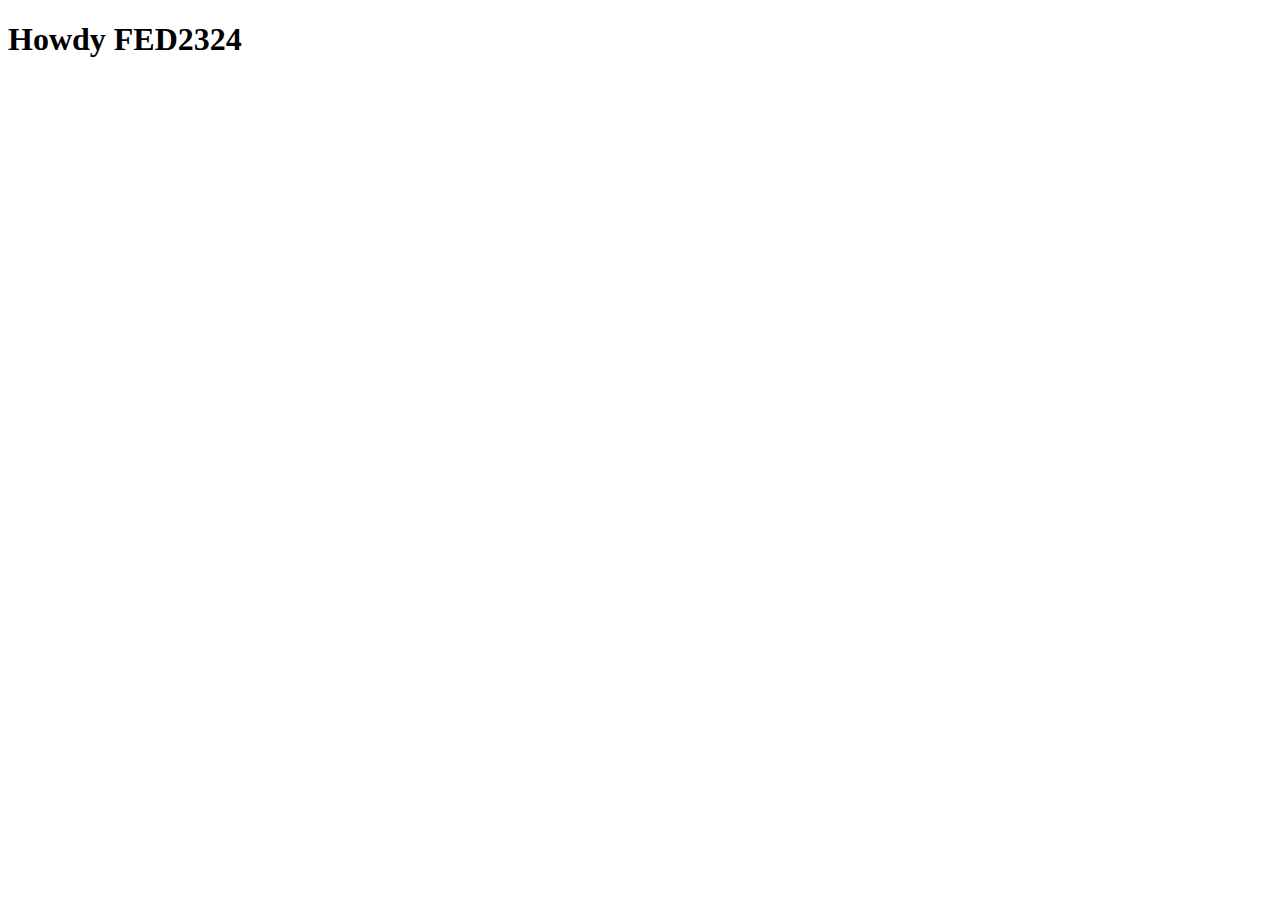
==== index.html @ 89aaa2b8 "Add files via upload" ====
<!DOCTYPE html>
<html lang="nl">
	
<head>
	<meta charset="UTF-8">
	<meta name="author" content="jouw naam">
	<meta name="viewport" content="width=device-width, initial-scale=1">
	
	<title>Howdy FED2324</title>
	
	<link href="styles/style.css" rel="stylesheet">
	<link rel="icon" type="image/svg+xml" href="images/favicon.svg">
</head>

<body>
	<h1>Howdy FED2324</h1>

	<script defer src="scripts/script.js"></script>
</body>
	
</html>
---- styles/style.css ----
/**************/
/* CSS REMEDY */
/**************/
*, *::after, *::before {
  box-sizing:border-box;  
}






/*********************/
/* CUSTOM PROPERTIES */
/*********************/
:root {
	/* startje */
	--color-text:#111;
	--color-background:#eee;
}





/****************/
/* JOUW STYLING */
/****************/

/* jouw code */
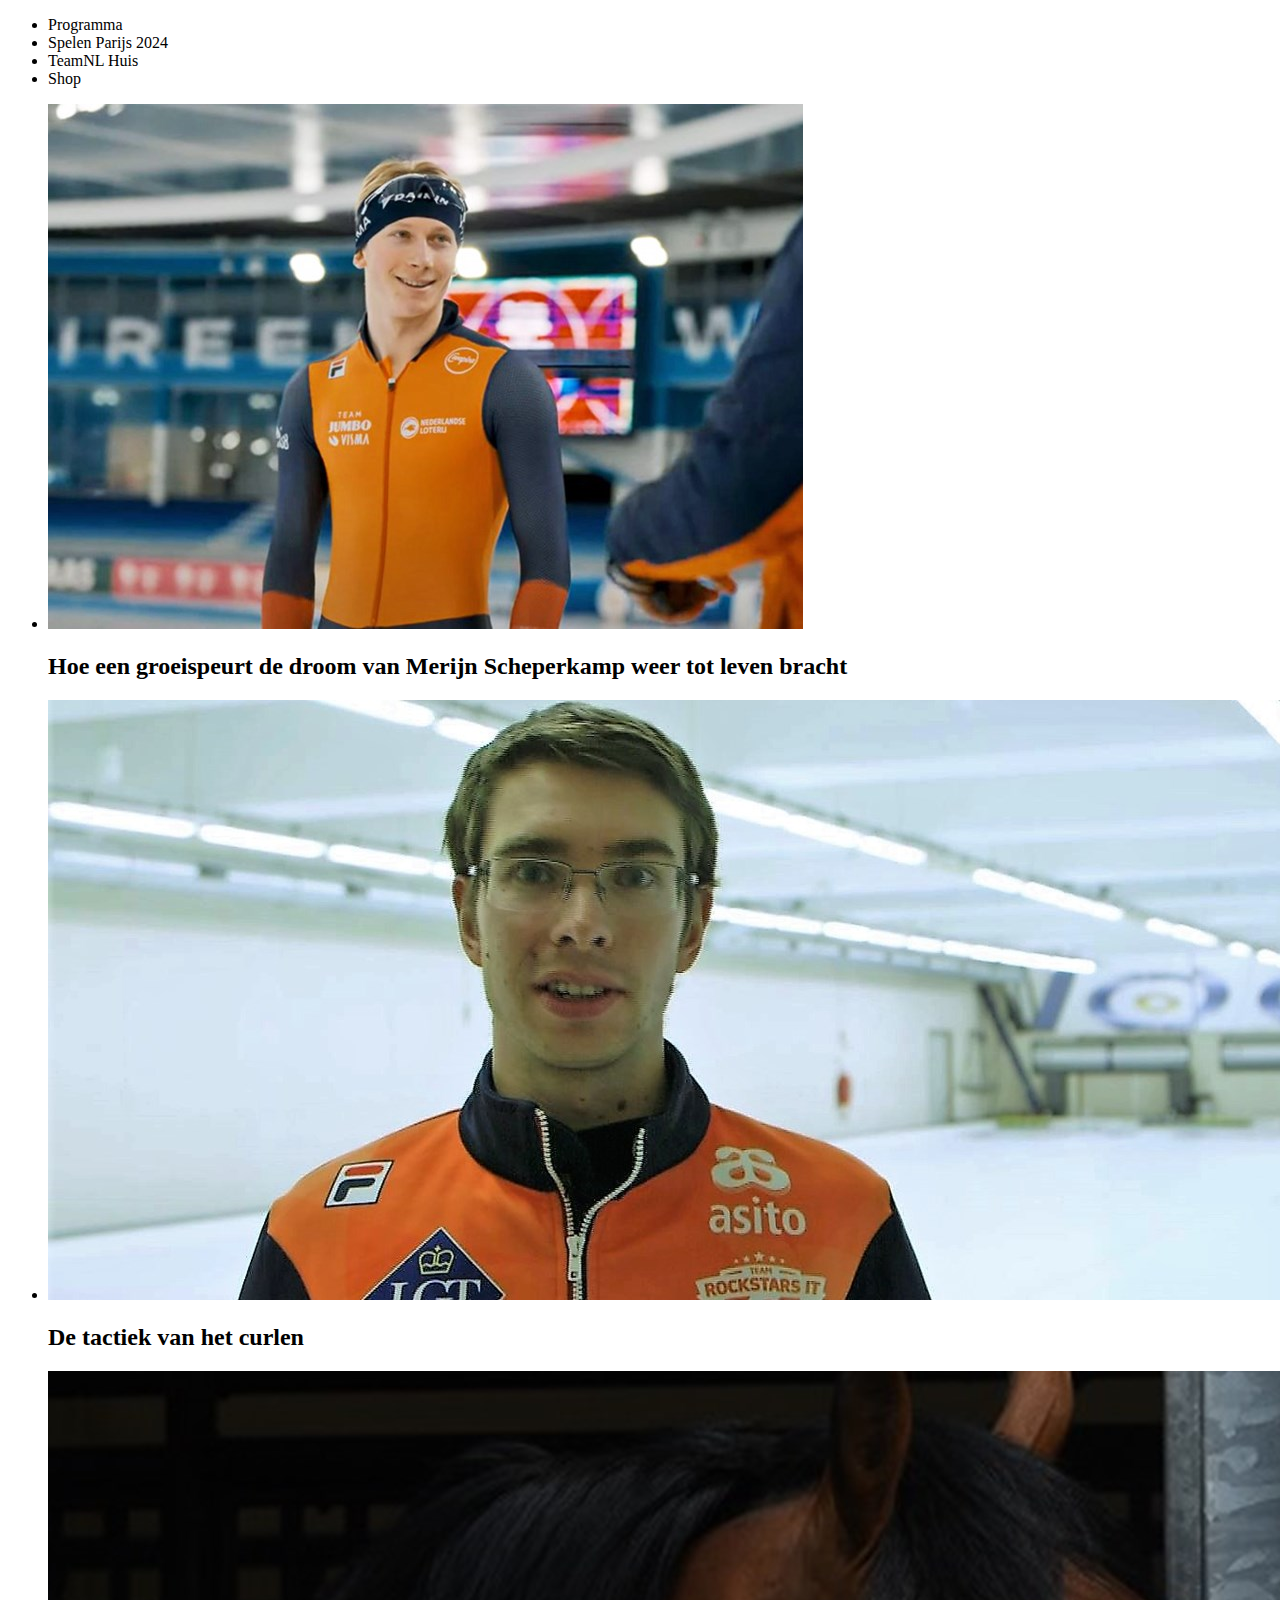
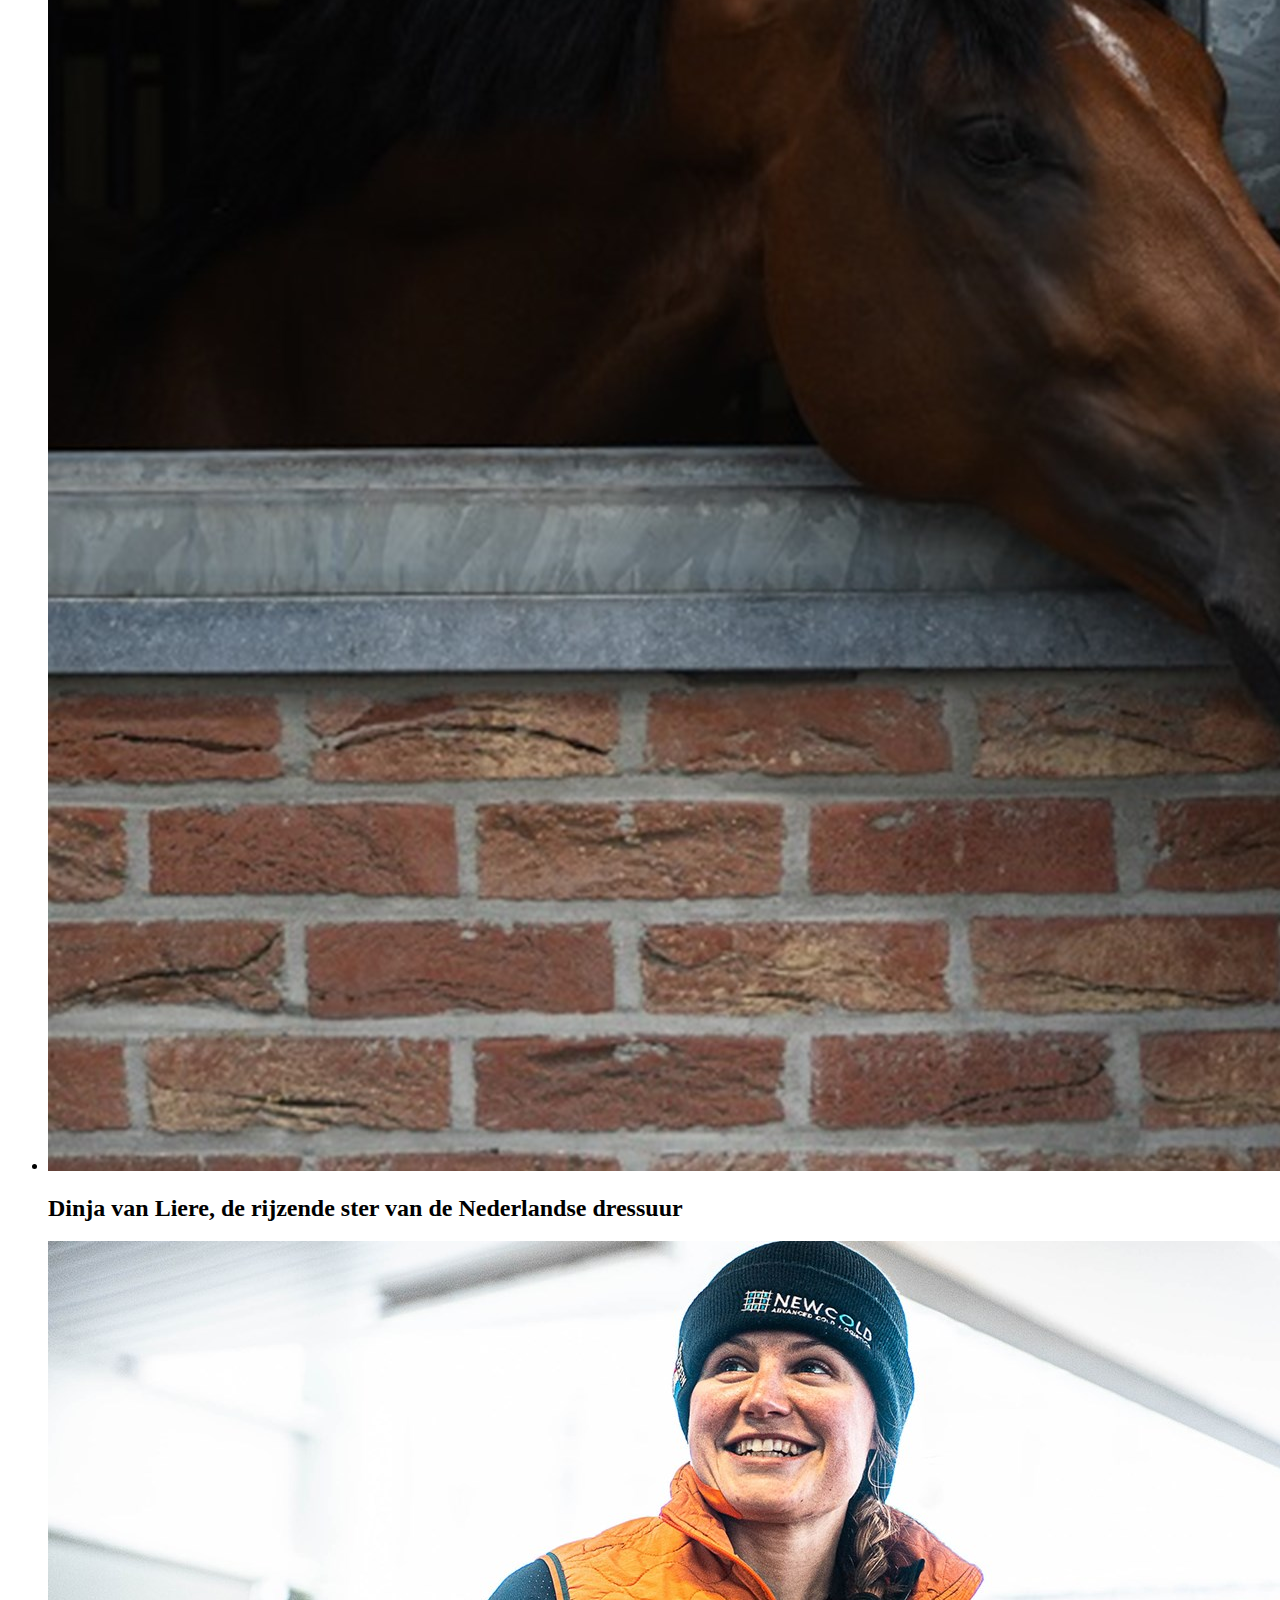
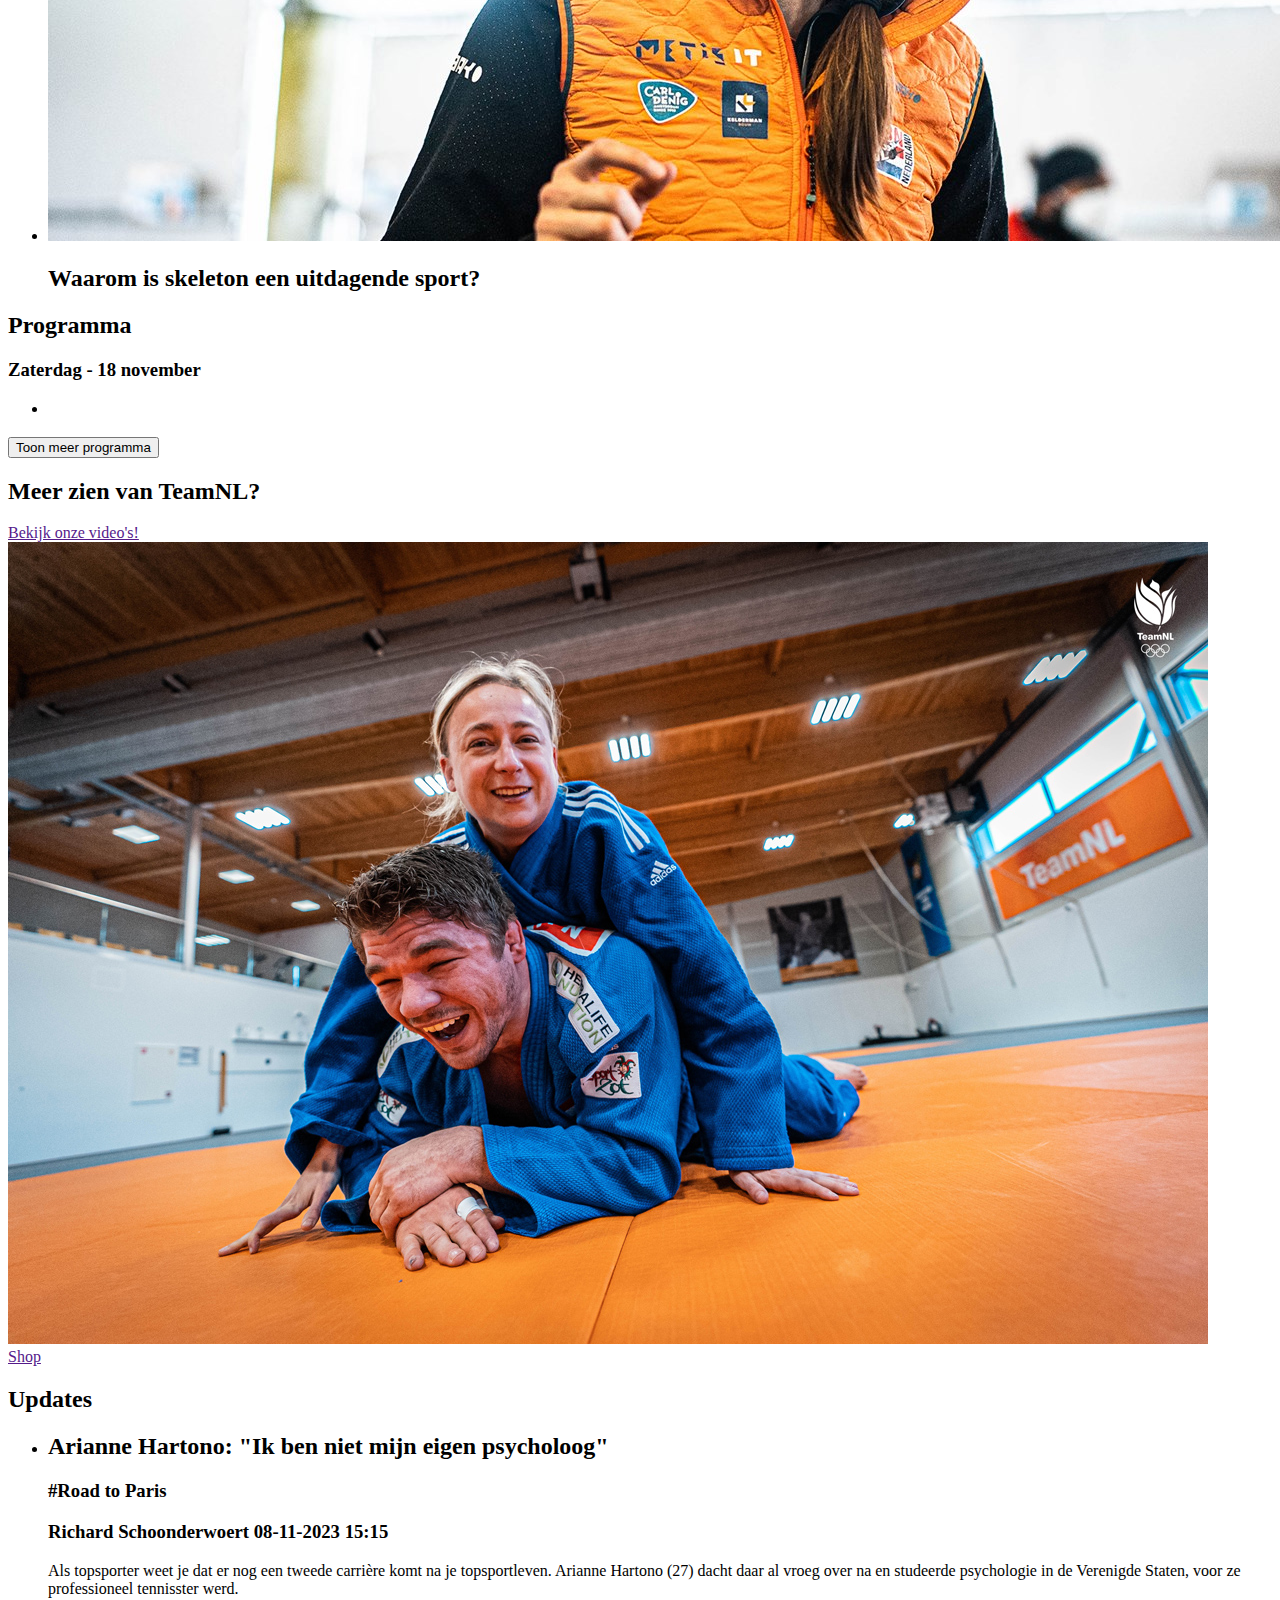
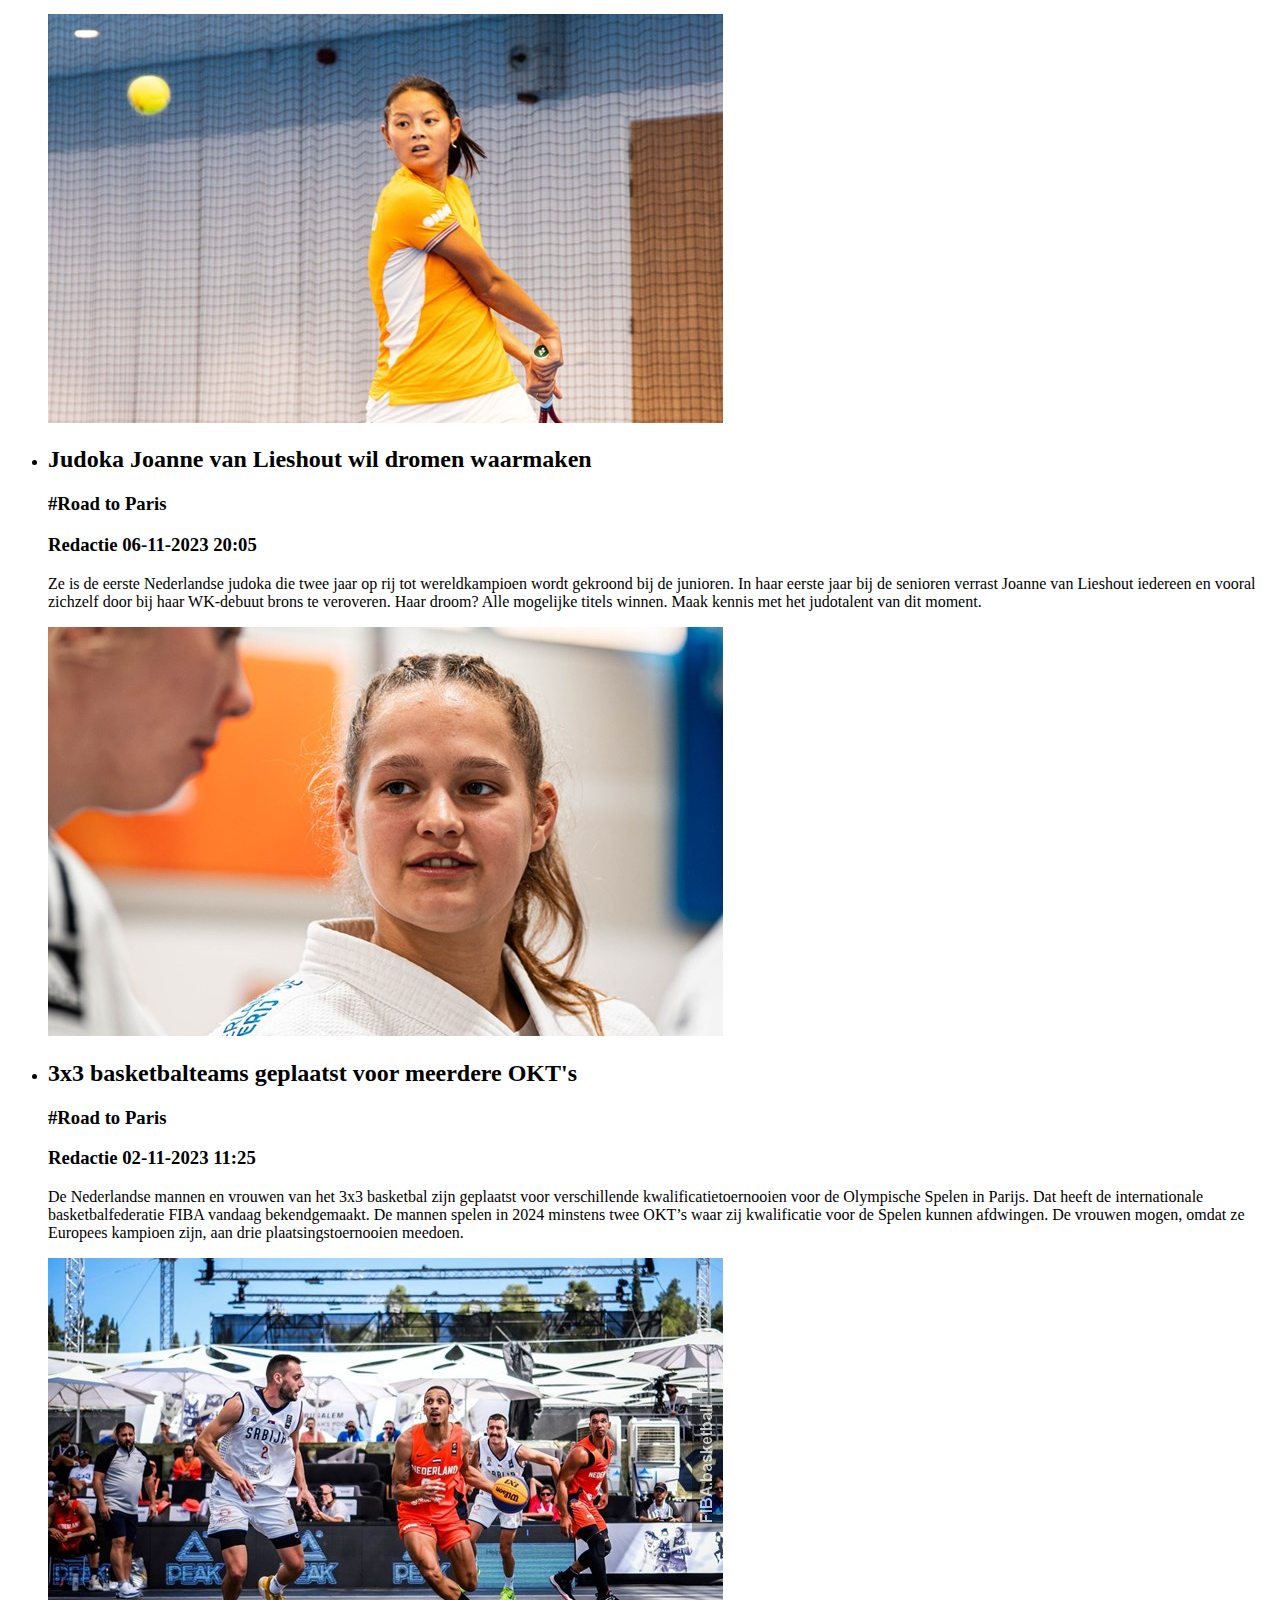
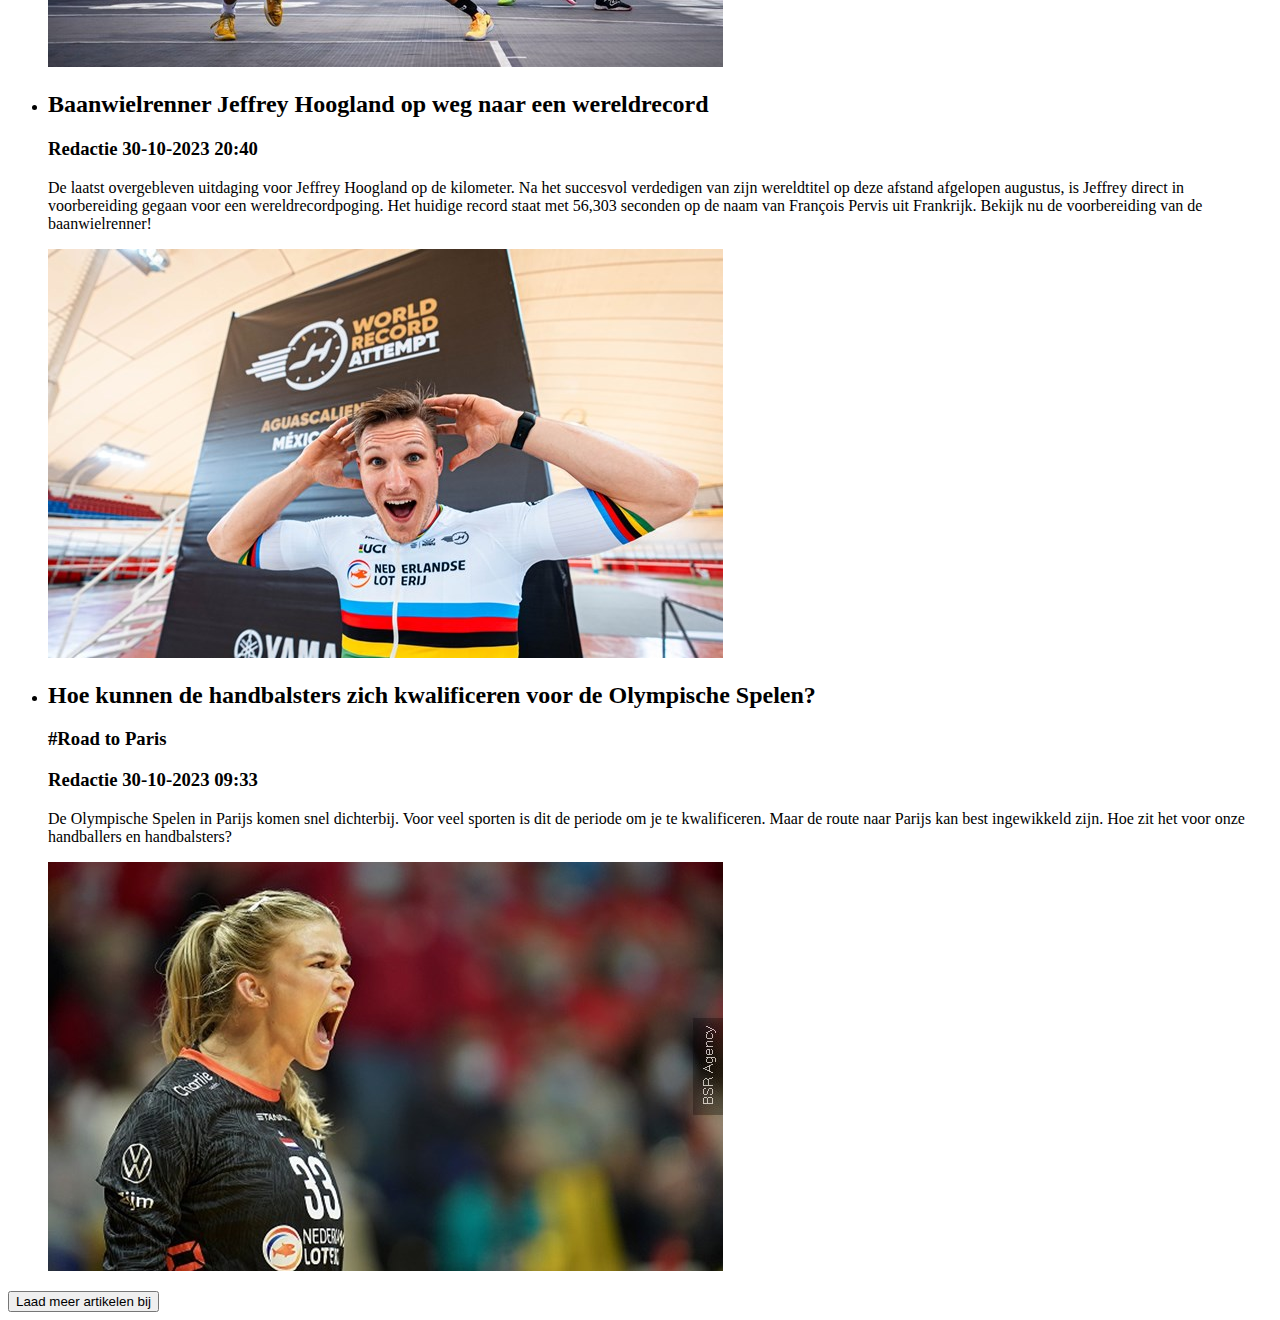
==== commit c70e5b2f: "Add files via upload" ====
--- a/index.html
+++ b/index.html
@@ -1,21 +1,106 @@
-<!DOCTYPE html>
-<html lang="nl">
-	
-<head>
-	<meta charset="UTF-8">
-	<meta name="author" content="jouw naam">
-	<meta name="viewport" content="width=device-width, initial-scale=1">
-	
-	<title>Howdy FED2324</title>
-	
-	<link href="styles/style.css" rel="stylesheet">
-	<link rel="icon" type="image/svg+xml" href="images/favicon.svg">
-</head>
-
-<body>
-	<h1>Howdy FED2324</h1>
-
-	<script defer src="scripts/script.js"></script>
-</body>
-	
-</html>
+<!DOCTYPE html>
+<html lang="nl">
+
+<head>
+  <meta charset="UTF-8">
+  <meta http-equiv="X-UA-Compatible" content="IE=edge">
+  <meta name="viewport" content="width=device-width, initial-scale=1.0">
+  <title>Onze sporters in Oranje - TeamNL</title>
+  <!--<link rel="stylesheet" href="eindopdracht.css">-->
+</head>
+
+<body>
+  <header>
+    <nav>
+      <ul>
+        <li>Programma</li>
+        <li>Spelen Parijs 2024</li>
+        <li>TeamNL Huis</li>
+        <li>Shop</li>
+      </ul>
+   </nav>
+  </header>
+  <main>
+    <section>
+      <ul>
+        <li>
+          <img src="images/merijn-scheperkamp.jpg" alt="merijn scheperkamp in schaatsuniform">
+          <h2>Hoe een groeispeurt de droom van Merijn Scheperkamp weer tot leven bracht</h2>
+        </li>
+        <li>
+          <img src="images/curling-jaap-van-dorp.jpg" alt="jaap van dorp">
+          <h2>De tactiek van het curlen</h2>
+        </li>
+        <li>
+          <img src="images/dinja-van-liere-2022-900x600.jpg" alt="dinja van liere met haar dressuur paard">
+          <h2>Dinja van Liere, de rijzende ster van de Nederlandse dressuur</h2>
+        </li>
+        <li>
+          <img src="images/dsc08921.jpg" alt="teamnl skeleton speelster">
+          <h2>Waarom is skeleton een uitdagende sport?</h2>
+        </li>
+      </ul>
+    </section>
+    <section>
+      <h2>Programma</h2>
+    <h3>Zaterdag - 18 november</h3>
+    <ul>
+      <li>
+        <p></p>
+      </li>
+    </ul>
+    <button>Toon meer programma</button>
+    </section>
+    <section>
+      <h2>Meer zien van TeamNL?</h2>
+      <a href="">Bekijk onze video's!</a>
+      <img src="images/sportswap-selena-piek-noël-van-t-end.jpg" alt="selena piek en noël van 't end">
+    </section>
+    <section>
+      <a href="">Shop</a>
+    </section>
+    <section>
+      <h2>Updates</h2>
+      <ul>
+        <li>
+          <h2>Arianne Hartono: "Ik ben niet mijn eigen psycholoog"</h2>
+          <h3>#Road to Paris</h3>
+          <h3>Richard Schoonderwoert 08-11-2023 15:15</h3>
+          <p>Als topsporter weet je dat er nog een tweede carrière komt na je topsportleven. Arianne Hartono (27) dacht daar al vroeg over na en studeerde psychologie in de Verenigde Staten, voor ze professioneel tennisster werd. </p>
+          <img src="images/arianne-hartono-2023-900x600.jpg" alt="arianne hartono aan het tennissen">
+        </li>
+        <li>
+          <h2>Judoka Joanne van Lieshout wil dromen waarmaken</h2>
+          <h3>#Road to Paris</h3>
+          <h3>Redactie 06-11-2023 20:05</h3>
+          <p>Ze is de eerste Nederlandse judoka die twee jaar op rij tot wereldkampioen wordt gekroond bij de junioren. In haar eerste jaar bij de senioren verrast Joanne van Lieshout iedereen en vooral zichzelf door bij haar WK-debuut brons te veroveren. Haar droom? Alle mogelijke titels winnen. Maak kennis met het judotalent van dit moment.</p>
+          <img src="images/joanne-van-lieshout-2023-900x600.jpg" alt="joanne van lieshout in gesprek">
+        </li>
+        <li>
+          <h2>3x3 basketbalteams geplaatst voor meerdere OKT's</h2>
+          <h3>#Road to Paris</h3>
+          <h3>Redactie 02-11-2023 11:25</h3>
+          <p>De Nederlandse mannen en vrouwen van het 3x3 basketbal zijn geplaatst voor verschillende kwalificatietoernooien voor de Olympische Spelen in Parijs. Dat heeft de internationale basketbalfederatie FIBA vandaag bekendgemaakt. De mannen spelen in 2024 minstens twee OKT’s waar zij kwalificatie voor de Spelen kunnen afdwingen. De vrouwen mogen, omdat ze Europees kampioen zijn, aan drie plaatsingstoernooien meedoen.</p>
+          <img src="images/worthy-de-jong-bron-fiba-basketball-1200x800.jpg" alt="een basketbalwedstrijd die aan de gang is">
+        </li>
+        <li>
+          <h2>Baanwielrenner Jeffrey Hoogland op weg naar een wereldrecord</h2>
+          <h3>Redactie 30-10-2023 20:40</h3>
+          <p>De laatst overgebleven uitdaging voor Jeffrey Hoogland op de kilometer. Na het succesvol verdedigen van zijn wereldtitel op deze afstand afgelopen augustus, is Jeffrey direct in voorbereiding gegaan voor een wereldrecordpoging. Het huidige record staat met 56,303 seconden op de naam van François Pervis uit Frankrijk. Bekijk nu de voorbereiding van de baanwielrenner!</p>
+          <img src="images/jeffrey-hoogland-record-1200x800.jpg" alt="een verbijsterde jeffrey hoogland">
+        </li>
+        <li>
+          <h2>Hoe kunnen de handbalsters zich kwalificeren voor de Olympische Spelen?</h2>
+          <h3>#Road to Paris</h3>
+          <h3>Redactie 30-10-2023 09:33</h3>
+          <p>De Olympische Spelen in Parijs komen snel dichterbij. Voor veel sporten is dit de periode om je te kwalificeren. Maar de route naar Parijs kan best ingewikkeld zijn. Hoe zit het voor onze handballers en handbalsters?</p>
+          <img src="images/tess-wester-wk-2021-bsr_agency.jpg" alt="juichende handbalster">
+        </li>
+      </ul>
+      <button>Laad meer artikelen bij</button>
+    </section>
+  </main>
+  <footer>
+    
+  </footer>
+</body>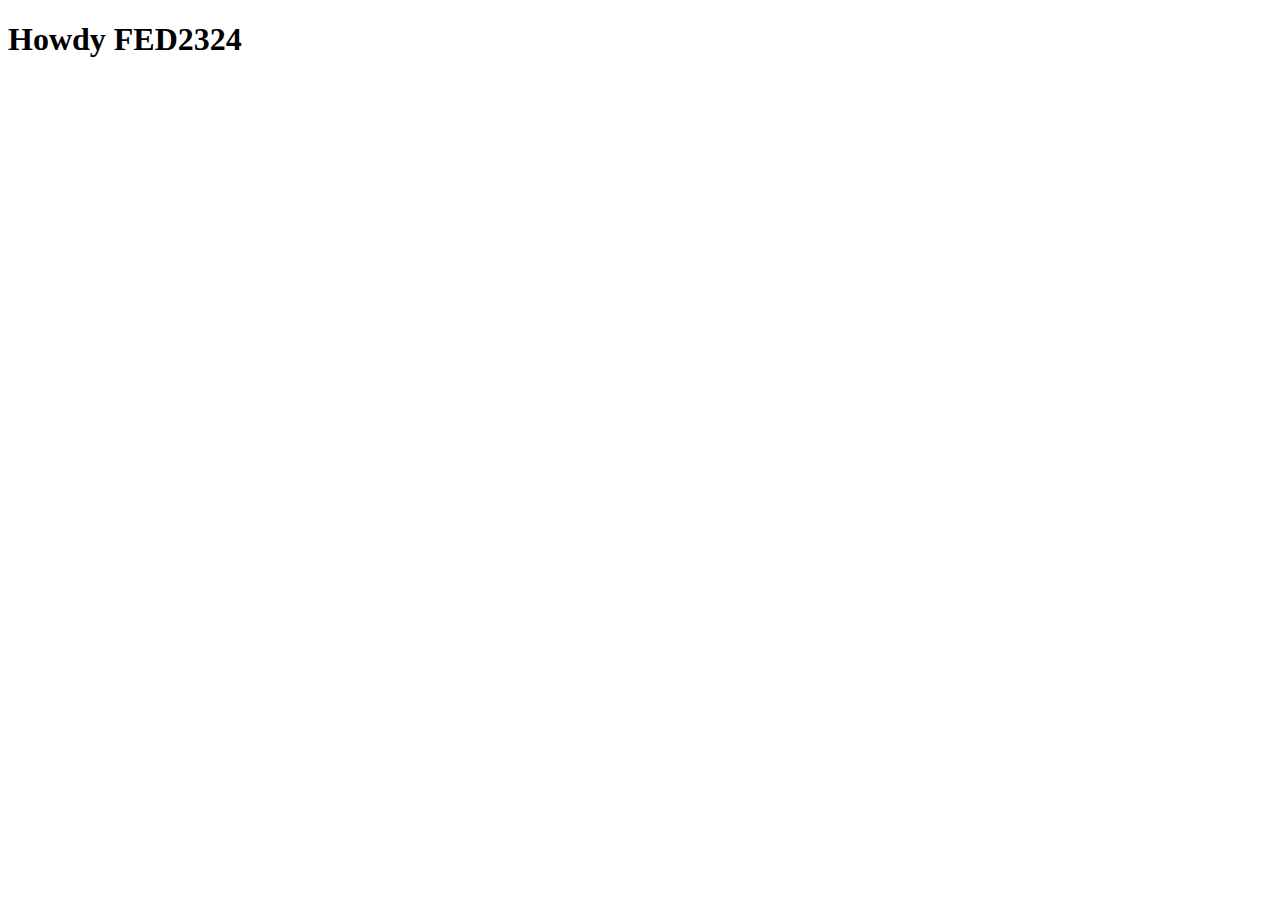
==== commit c995e2c1: "Add files via upload" ====
--- a/index.html
+++ b/index.html
@@ -1,106 +1,21 @@
-<!DOCTYPE html>
-<html lang="nl">
-
-<head>
-  <meta charset="UTF-8">
-  <meta http-equiv="X-UA-Compatible" content="IE=edge">
-  <meta name="viewport" content="width=device-width, initial-scale=1.0">
-  <title>Onze sporters in Oranje - TeamNL</title>
-  <!--<link rel="stylesheet" href="eindopdracht.css">-->
-</head>
-
-<body>
-  <header>
-    <nav>
-      <ul>
-        <li>Programma</li>
-        <li>Spelen Parijs 2024</li>
-        <li>TeamNL Huis</li>
-        <li>Shop</li>
-      </ul>
-   </nav>
-  </header>
-  <main>
-    <section>
-      <ul>
-        <li>
-          <img src="images/merijn-scheperkamp.jpg" alt="merijn scheperkamp in schaatsuniform">
-          <h2>Hoe een groeispeurt de droom van Merijn Scheperkamp weer tot leven bracht</h2>
-        </li>
-        <li>
-          <img src="images/curling-jaap-van-dorp.jpg" alt="jaap van dorp">
-          <h2>De tactiek van het curlen</h2>
-        </li>
-        <li>
-          <img src="images/dinja-van-liere-2022-900x600.jpg" alt="dinja van liere met haar dressuur paard">
-          <h2>Dinja van Liere, de rijzende ster van de Nederlandse dressuur</h2>
-        </li>
-        <li>
-          <img src="images/dsc08921.jpg" alt="teamnl skeleton speelster">
-          <h2>Waarom is skeleton een uitdagende sport?</h2>
-        </li>
-      </ul>
-    </section>
-    <section>
-      <h2>Programma</h2>
-    <h3>Zaterdag - 18 november</h3>
-    <ul>
-      <li>
-        <p></p>
-      </li>
-    </ul>
-    <button>Toon meer programma</button>
-    </section>
-    <section>
-      <h2>Meer zien van TeamNL?</h2>
-      <a href="">Bekijk onze video's!</a>
-      <img src="images/sportswap-selena-piek-noël-van-t-end.jpg" alt="selena piek en noël van 't end">
-    </section>
-    <section>
-      <a href="">Shop</a>
-    </section>
-    <section>
-      <h2>Updates</h2>
-      <ul>
-        <li>
-          <h2>Arianne Hartono: "Ik ben niet mijn eigen psycholoog"</h2>
-          <h3>#Road to Paris</h3>
-          <h3>Richard Schoonderwoert 08-11-2023 15:15</h3>
-          <p>Als topsporter weet je dat er nog een tweede carrière komt na je topsportleven. Arianne Hartono (27) dacht daar al vroeg over na en studeerde psychologie in de Verenigde Staten, voor ze professioneel tennisster werd. </p>
-          <img src="images/arianne-hartono-2023-900x600.jpg" alt="arianne hartono aan het tennissen">
-        </li>
-        <li>
-          <h2>Judoka Joanne van Lieshout wil dromen waarmaken</h2>
-          <h3>#Road to Paris</h3>
-          <h3>Redactie 06-11-2023 20:05</h3>
-          <p>Ze is de eerste Nederlandse judoka die twee jaar op rij tot wereldkampioen wordt gekroond bij de junioren. In haar eerste jaar bij de senioren verrast Joanne van Lieshout iedereen en vooral zichzelf door bij haar WK-debuut brons te veroveren. Haar droom? Alle mogelijke titels winnen. Maak kennis met het judotalent van dit moment.</p>
-          <img src="images/joanne-van-lieshout-2023-900x600.jpg" alt="joanne van lieshout in gesprek">
-        </li>
-        <li>
-          <h2>3x3 basketbalteams geplaatst voor meerdere OKT's</h2>
-          <h3>#Road to Paris</h3>
-          <h3>Redactie 02-11-2023 11:25</h3>
-          <p>De Nederlandse mannen en vrouwen van het 3x3 basketbal zijn geplaatst voor verschillende kwalificatietoernooien voor de Olympische Spelen in Parijs. Dat heeft de internationale basketbalfederatie FIBA vandaag bekendgemaakt. De mannen spelen in 2024 minstens twee OKT’s waar zij kwalificatie voor de Spelen kunnen afdwingen. De vrouwen mogen, omdat ze Europees kampioen zijn, aan drie plaatsingstoernooien meedoen.</p>
-          <img src="images/worthy-de-jong-bron-fiba-basketball-1200x800.jpg" alt="een basketbalwedstrijd die aan de gang is">
-        </li>
-        <li>
-          <h2>Baanwielrenner Jeffrey Hoogland op weg naar een wereldrecord</h2>
-          <h3>Redactie 30-10-2023 20:40</h3>
-          <p>De laatst overgebleven uitdaging voor Jeffrey Hoogland op de kilometer. Na het succesvol verdedigen van zijn wereldtitel op deze afstand afgelopen augustus, is Jeffrey direct in voorbereiding gegaan voor een wereldrecordpoging. Het huidige record staat met 56,303 seconden op de naam van François Pervis uit Frankrijk. Bekijk nu de voorbereiding van de baanwielrenner!</p>
-          <img src="images/jeffrey-hoogland-record-1200x800.jpg" alt="een verbijsterde jeffrey hoogland">
-        </li>
-        <li>
-          <h2>Hoe kunnen de handbalsters zich kwalificeren voor de Olympische Spelen?</h2>
-          <h3>#Road to Paris</h3>
-          <h3>Redactie 30-10-2023 09:33</h3>
-          <p>De Olympische Spelen in Parijs komen snel dichterbij. Voor veel sporten is dit de periode om je te kwalificeren. Maar de route naar Parijs kan best ingewikkeld zijn. Hoe zit het voor onze handballers en handbalsters?</p>
-          <img src="images/tess-wester-wk-2021-bsr_agency.jpg" alt="juichende handbalster">
-        </li>
-      </ul>
-      <button>Laad meer artikelen bij</button>
-    </section>
-  </main>
-  <footer>
-    
-  </footer>
-</body>+<!DOCTYPE html>
+<html lang="nl">
+	
+<head>
+	<meta charset="UTF-8">
+	<meta name="author" content="jouw naam">
+	<meta name="viewport" content="width=device-width, initial-scale=1">
+	
+	<title>Howdy FED2324</title>
+	
+	<link href="styles/style.css" rel="stylesheet">
+	<link rel="icon" type="image/svg+xml" href="images/favicon.svg">
+</head>
+
+<body>
+	<h1>Howdy FED2324</h1>
+
+	<script defer src="scripts/script.js"></script>
+</body>
+	
+</html>
--- a/styles/style.css
+++ b/styles/style.css
@@ -0,0 +1,31 @@
+/**************/
+/* CSS REMEDY */
+/**************/
+*, *::after, *::before {
+  box-sizing:border-box;  
+}
+
+
+
+
+
+
+/*********************/
+/* CUSTOM PROPERTIES */
+/*********************/
+:root {
+	/* startje */
+	--color-text:#111;
+	--color-background:#eee;
+}
+
+
+
+
+
+/****************/
+/* JOUW STYLING */
+/****************/
+
+/* jouw code */
+
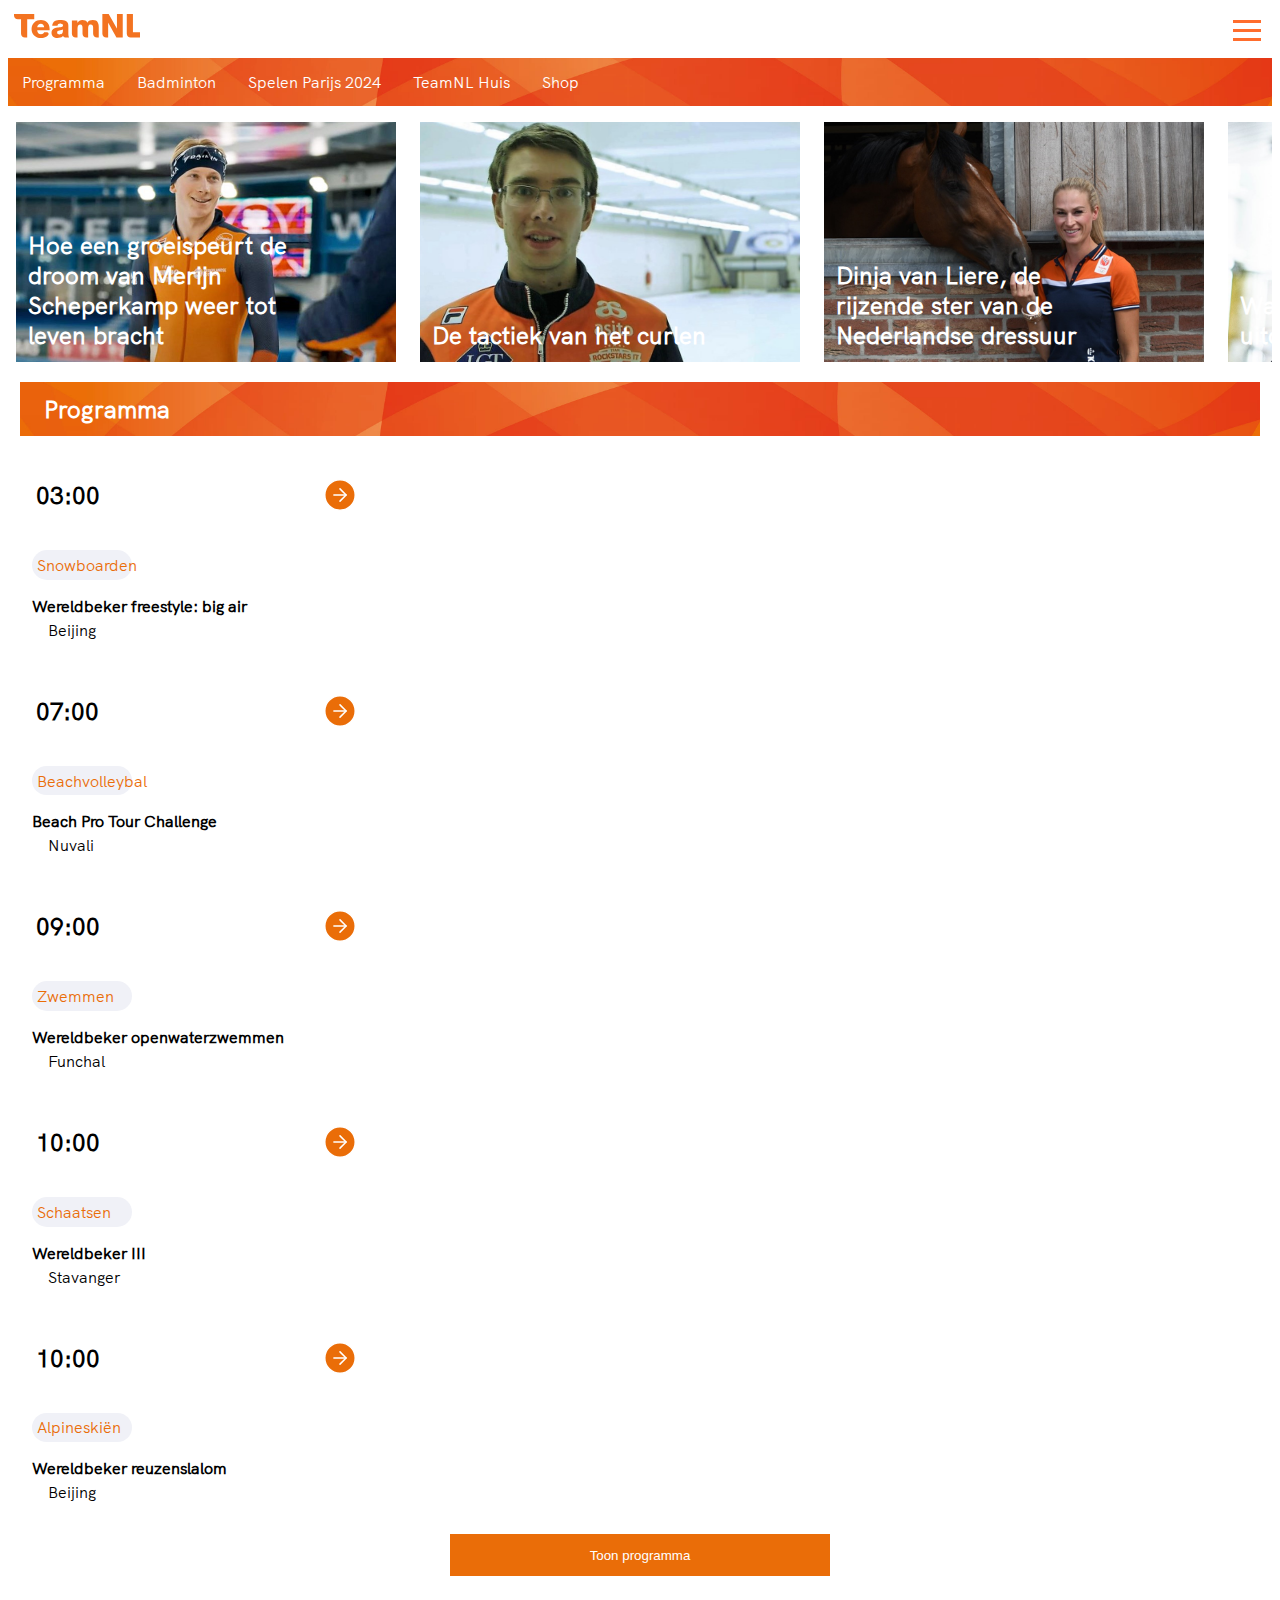
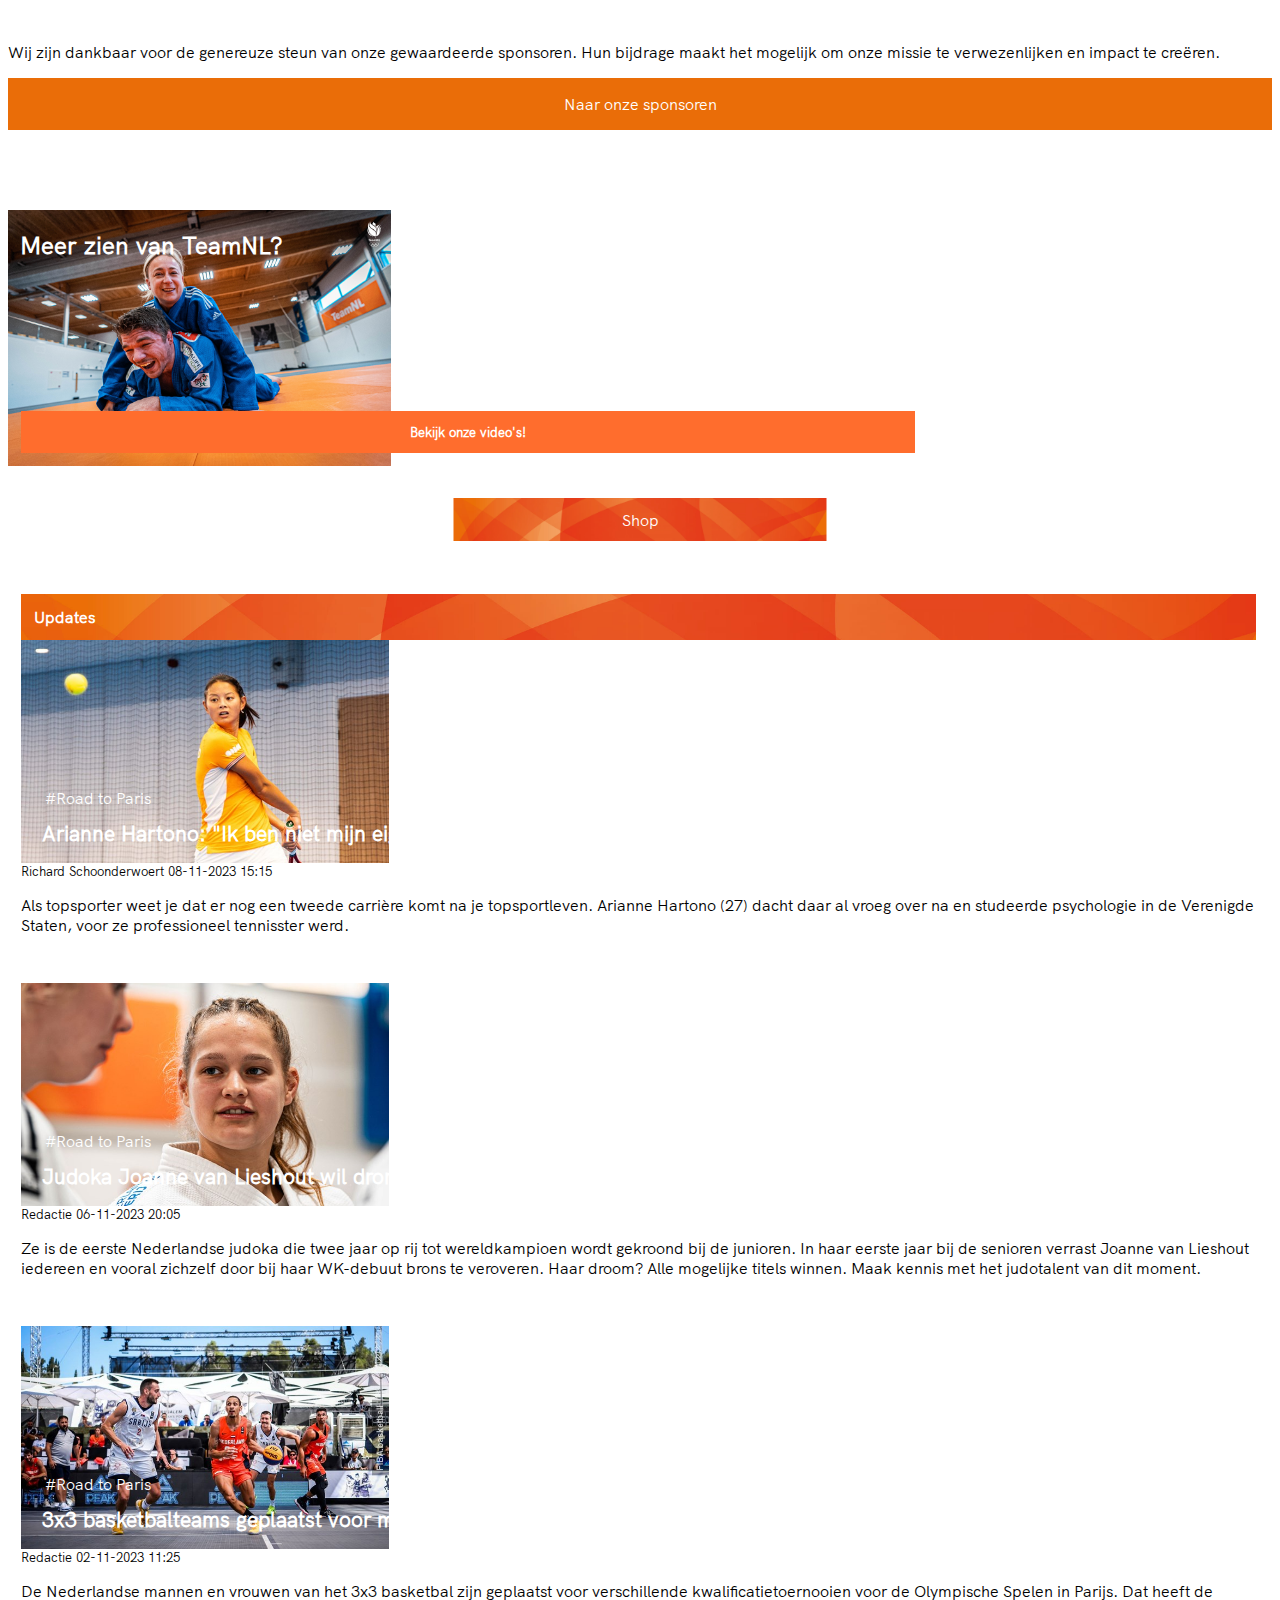
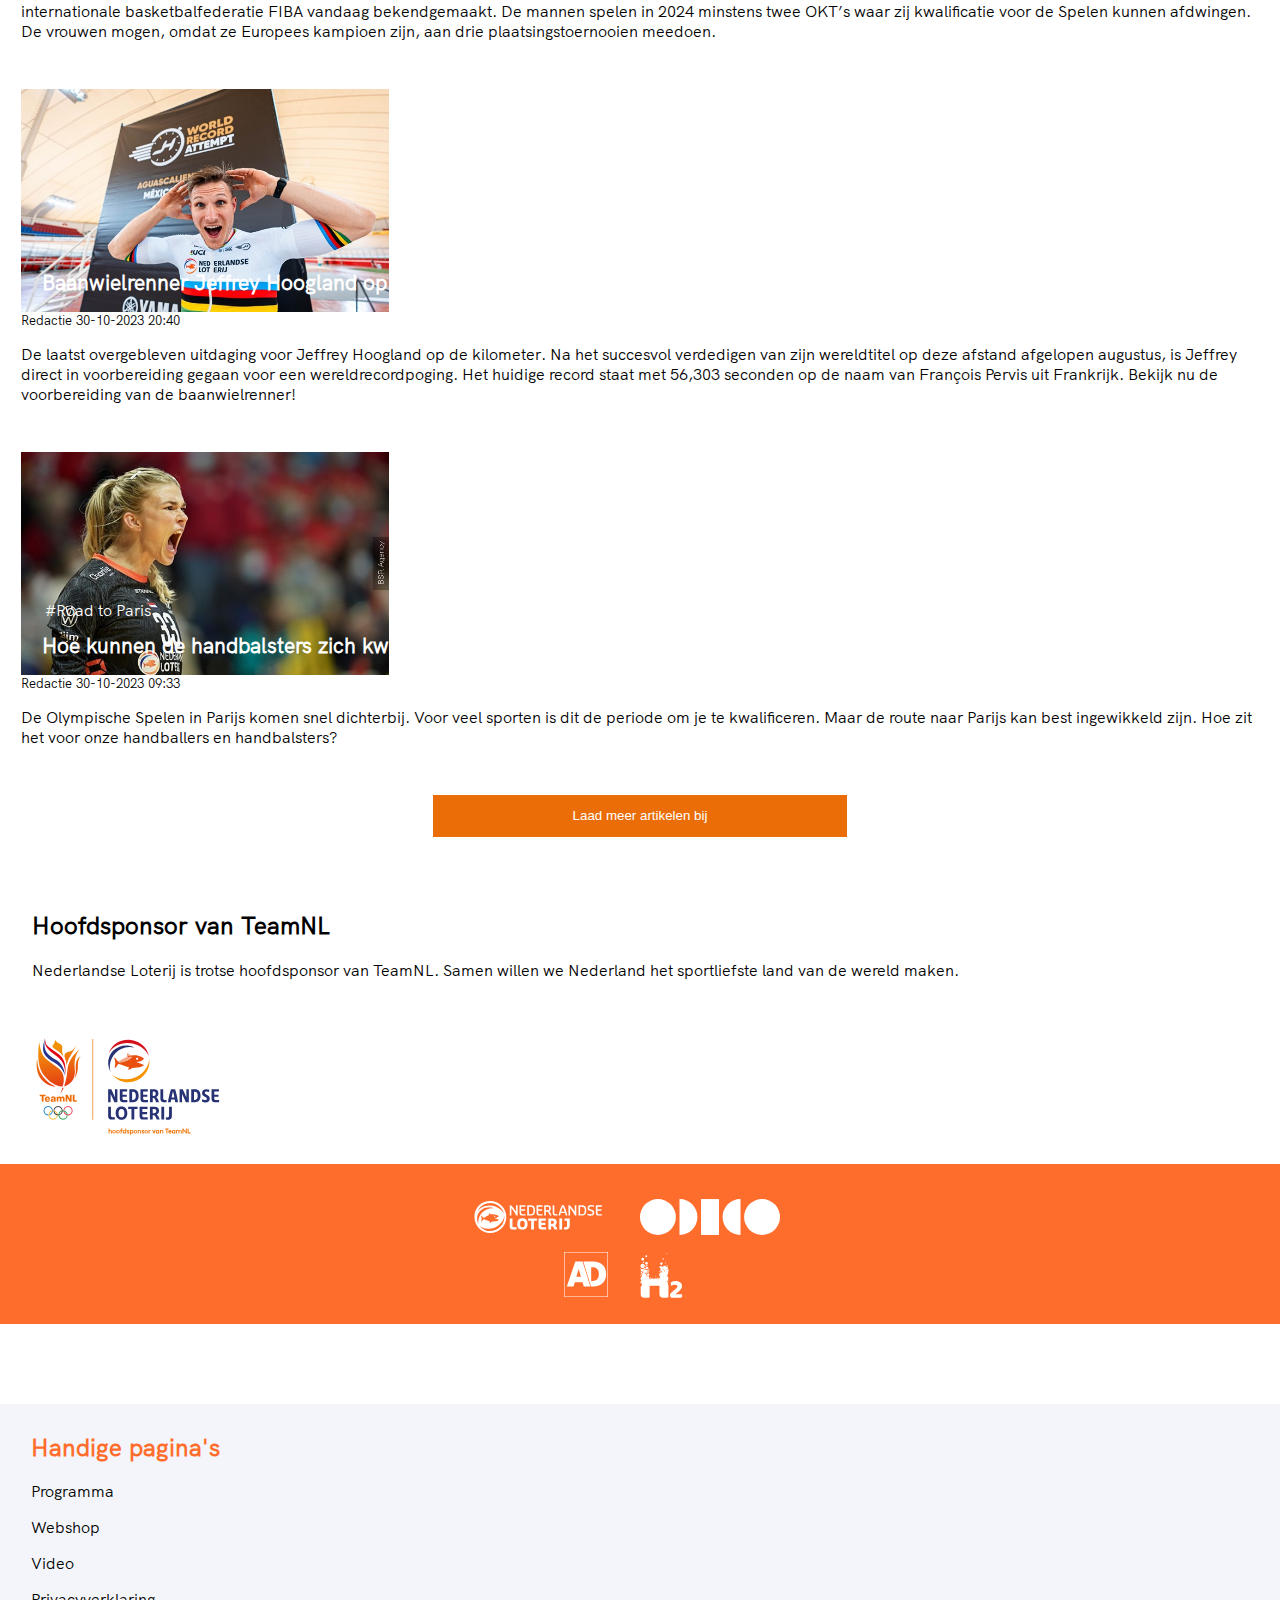
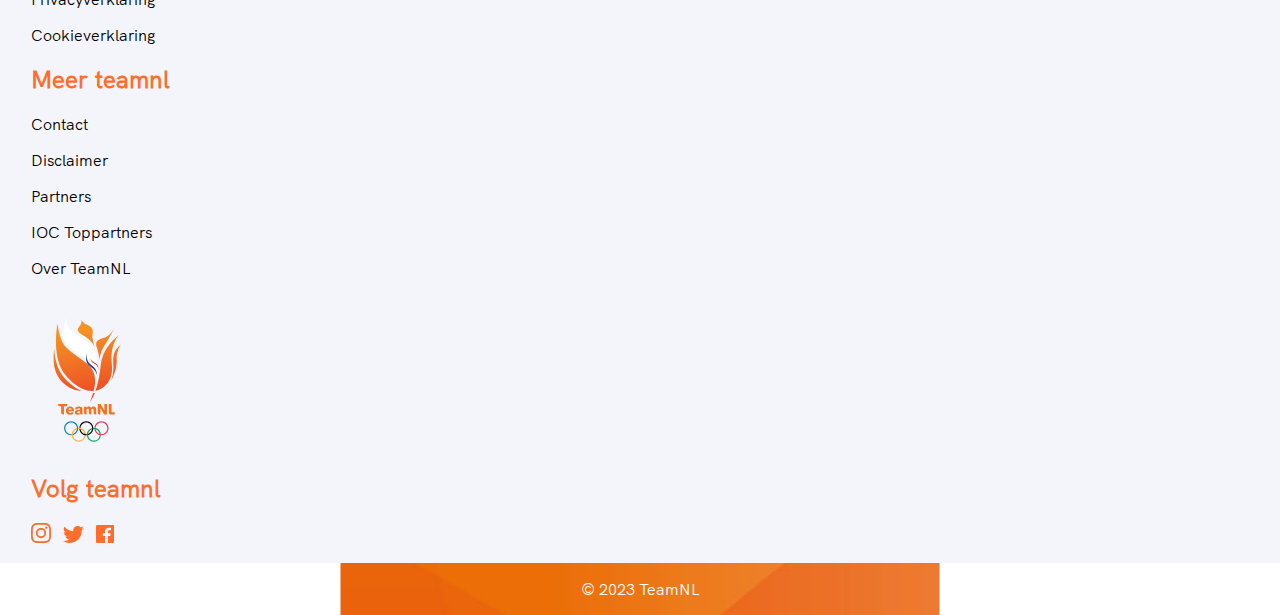
==== commit def5455e: "Add files via upload" ====
--- a/index.html
+++ b/index.html
@@ -1,21 +1,365 @@
-<!DOCTYPE html>
-<html lang="nl">
-	
-<head>
-	<meta charset="UTF-8">
-	<meta name="author" content="jouw naam">
-	<meta name="viewport" content="width=device-width, initial-scale=1">
-	
-	<title>Howdy FED2324</title>
-	
-	<link href="styles/style.css" rel="stylesheet">
-	<link rel="icon" type="image/svg+xml" href="images/favicon.svg">
-</head>
-
-<body>
-	<h1>Howdy FED2324</h1>
-
-	<script defer src="scripts/script.js"></script>
-</body>
-	
-</html>
+<!DOCTYPE html>
+<html lang="nl">
+
+<head>
+  <meta charset="UTF-8">
+  <meta http-equiv="X-UA-Compatible" content="IE=edge">
+  <meta name="viewport" content="width=device-width, initial-scale=1.0">
+  <title>Onze sporters in Oranje - TeamNL</title>
+  <link rel="stylesheet" href="fed.css">
+</head>
+
+<body>
+  <header>
+    <a class="logoHead" href="https://teamnl.org/">
+      <img src="images/Logo_teamnl_small.svg" alt="teamnl logo">
+    </a>
+    <button class="hamburger">
+      <div class="bar"></div>
+    </button>
+    <nav>
+      <ul class="nav">
+        <li><a href="#">Programma</a></li>
+        <li><a href="badminton.html">Badminton</a></li>
+        <li><a href="#">Spelen Parijs 2024</a></li>
+        <li><a href="#">TeamNL Huis</a></li>
+        <li><a href="#">Shop</a></li>
+      </ul>
+    </nav>
+  </header>
+  <nav class="mobile-nav">
+    <a href="#">Programma</a>
+    <a href="#">Olympische Spelen Parijs 2024</a>
+    <a href="#">-Tickets</a>
+    <a href="#">-TeamNL Huis</a>
+    <a href="#">Shop</a>
+    <a href="#">Nieuwsbrief</a>
+    <a href="#">Video</a>
+    <a href="#">Paralympische Spelen Parijs 2024</a>
+    <a href="#">Mijn TeamNL</a>
+  </nav>
+  <main>
+    <!-- <a href="#slider1">1</a>
+    <a href="#slider2">2</a>
+    <a href="#slider3">3</a>
+    <a href="#slider4">4</a> -->
+    <section>
+      <ul class="slide-container">
+        <li class="slider" id="#slider1">
+          <img src="images/merijn-scheperkamp.jpg" alt="merijn scheperkamp in schaatsuniform">
+          <h2>Hoe een groeispeurt de droom van Merijn Scheperkamp weer tot leven bracht</h2>
+        </li>
+        <li class="slider" id="#slider2">
+          <img src="images/curling-jaap-van-dorp.jpg" alt="jaap van dorp">
+          <h2>De tactiek van het curlen</h2>
+        </li>
+        <li class="slider" id="#slider3">
+          <img src="images/dinja-van-liere-2022-900x600.jpg" alt="dinja van liere met haar dressuur paard">
+          <h2>Dinja van Liere, de rijzende ster van de Nederlandse dressuur</h2>
+        </li>
+        <li class="slider" id="#slider4">
+          <img src="images/dsc08921.jpg" alt="teamnl skeleton speelster">
+          <h2>Waarom is skeleton een uitdagende sport?</h2>
+        </li>
+      </ul>
+    </section>
+    <section>
+      <h2 class="background-header">Programma</h2>
+      <article class="programma">
+        <h2>Wereldbeker freestyle: big air</h2>
+        <p>03:00</p>
+        <p>Snowboarden</p>
+        <p>Beijing</p>
+        <svg xmlns="http://www.w3.org/2000/svg" width="32" height="32" viewBox="0 0 63 63">
+          <g id="Icon_feather-arrow-right-circle" data-name="Icon feather-arrow-right-circle"
+            transform="translate(-1.5 -1.5)">
+            <path id="Path_1" data-name="Path 1" d="M63,33A30,30,0,1,1,33,3,30,30,0,0,1,63,33Z" fill="#ea6d08"
+              stroke="#fff" stroke-linecap="round" stroke-linejoin="round" stroke-width="3" />
+            <path id="Path_2" data-name="Path 2" d="M18,36,30,24,18,12" transform="translate(15 9)" fill="#ea6d08"
+              stroke="#fff" stroke-linecap="round" stroke-linejoin="round" stroke-width="3" />
+            <path id="Path_3" data-name="Path 3" d="M12,18H36" transform="translate(9 15)" fill="#ea6d08" stroke="#fff"
+              stroke-linecap="round" stroke-linejoin="round" stroke-width="3" />
+          </g>
+        </svg>
+      </article>
+      <article class="programma">
+        <h2>Beach Pro Tour Challenge</h2>
+        <p>07:00</p>
+        <p>Beachvolleybal</p>
+        <p>Nuvali</p>
+        <svg xmlns="http://www.w3.org/2000/svg" width="32" height="32" viewBox="0 0 63 63">
+          <g id="Icon_feather-arrow-right-circle" data-name="Icon feather-arrow-right-circle"
+            transform="translate(-1.5 -1.5)">
+            <path id="Path_1" data-name="Path 1" d="M63,33A30,30,0,1,1,33,3,30,30,0,0,1,63,33Z" fill="#ea6d08"
+              stroke="#fff" stroke-linecap="round" stroke-linejoin="round" stroke-width="3" />
+            <path id="Path_2" data-name="Path 2" d="M18,36,30,24,18,12" transform="translate(15 9)" fill="#ea6d08"
+              stroke="#fff" stroke-linecap="round" stroke-linejoin="round" stroke-width="3" />
+            <path id="Path_3" data-name="Path 3" d="M12,18H36" transform="translate(9 15)" fill="#ea6d08" stroke="#fff"
+              stroke-linecap="round" stroke-linejoin="round" stroke-width="3" />
+          </g>
+        </svg>
+      </article>
+      <article class="programma">
+        <h2>Wereldbeker openwaterzwemmen</h2>
+        <p>09:00</p>
+        <p>Zwemmen</p>
+        <p>Funchal</p>
+        <svg xmlns="http://www.w3.org/2000/svg" width="32" height="32" viewBox="0 0 63 63">
+          <g id="Icon_feather-arrow-right-circle" data-name="Icon feather-arrow-right-circle"
+            transform="translate(-1.5 -1.5)">
+            <path id="Path_1" data-name="Path 1" d="M63,33A30,30,0,1,1,33,3,30,30,0,0,1,63,33Z" fill="#ea6d08"
+              stroke="#fff" stroke-linecap="round" stroke-linejoin="round" stroke-width="3" />
+            <path id="Path_2" data-name="Path 2" d="M18,36,30,24,18,12" transform="translate(15 9)" fill="#ea6d08"
+              stroke="#fff" stroke-linecap="round" stroke-linejoin="round" stroke-width="3" />
+            <path id="Path_3" data-name="Path 3" d="M12,18H36" transform="translate(9 15)" fill="#ea6d08" stroke="#fff"
+              stroke-linecap="round" stroke-linejoin="round" stroke-width="3" />
+          </g>
+        </svg>
+      </article>
+      <article class="programma">
+        <h2>Wereldbeker III</h2>
+        <p>10:00</p>
+        <p>Schaatsen</p>
+        <p>Stavanger</p>
+        <svg xmlns="http://www.w3.org/2000/svg" width="32" height="32" viewBox="0 0 63 63">
+          <g id="Icon_feather-arrow-right-circle" data-name="Icon feather-arrow-right-circle"
+            transform="translate(-1.5 -1.5)">
+            <path id="Path_1" data-name="Path 1" d="M63,33A30,30,0,1,1,33,3,30,30,0,0,1,63,33Z" fill="#ea6d08"
+              stroke="#fff" stroke-linecap="round" stroke-linejoin="round" stroke-width="3" />
+            <path id="Path_2" data-name="Path 2" d="M18,36,30,24,18,12" transform="translate(15 9)" fill="#ea6d08"
+              stroke="#fff" stroke-linecap="round" stroke-linejoin="round" stroke-width="3" />
+            <path id="Path_3" data-name="Path 3" d="M12,18H36" transform="translate(9 15)" fill="#ea6d08" stroke="#fff"
+              stroke-linecap="round" stroke-linejoin="round" stroke-width="3" />
+          </g>
+        </svg>
+      </article>
+      <article class="programma">
+        <h2>Wereldbeker reuzenslalom</h2>
+        <p>10:00</p>
+        <p>Alpineskiën</p>
+        <p>Beijing</p>
+        <svg xmlns="http://www.w3.org/2000/svg" width="32" height="32" viewBox="0 0 63 63">
+          <g id="Icon_feather-arrow-right-circle" data-name="Icon feather-arrow-right-circle"
+            transform="translate(-1.5 -1.5)">
+            <path id="Path_1" data-name="Path 1" d="M63,33A30,30,0,1,1,33,3,30,30,0,0,1,63,33Z" fill="#ea6d08"
+              stroke="#fff" stroke-linecap="round" stroke-linejoin="round" stroke-width="3" />
+            <path id="Path_2" data-name="Path 2" d="M18,36,30,24,18,12" transform="translate(15 9)" fill="#ea6d08"
+              stroke="#fff" stroke-linecap="round" stroke-linejoin="round" stroke-width="3" />
+            <path id="Path_3" data-name="Path 3" d="M12,18H36" transform="translate(9 15)" fill="#ea6d08" stroke="#fff"
+              stroke-linecap="round" stroke-linejoin="round" stroke-width="3" />
+          </g>
+        </svg>
+      </article>
+      <button class="button">Toon programma</button>
+    </section>
+    <section>
+      <p>
+        Wij zijn dankbaar voor de genereuze steun van onze gewaardeerde sponsoren. Hun bijdrage maakt het mogelijk om
+        onze
+        missie te verwezenlijken en impact te creëren.</p>
+      <a href=#Sponsor class="sponsor">Naar onze sponsoren</a>
+    </section>
+    <section class="video">
+      <img src="images/sportswap-selena-piek-noël-van-t-end.jpg" alt="selena piek en noël van 't end">
+      <h2>Meer zien van TeamNL?</h2>
+      <a href="#" id="video">Bekijk onze video's!</a>
+    </section>
+    <section>
+      <a class="shop" href="">Shop</a>
+    </section>
+    <section>
+      <h2 class="head">Updates</h2>
+      <ul>
+        <li class="updates">
+          <img src="images/arianne-hartono-2023-900x600.jpg" alt="arianne hartono aan het tennissen">
+          <h2>Arianne Hartono: "Ik ben niet mijn eigen psycholoog"</h2>
+          <p>Als topsporter weet je dat er nog een tweede carrière komt na je topsportleven. Arianne Hartono (27) dacht
+            daar al vroeg over na en studeerde psychologie in de Verenigde Staten, voor ze professioneel tennisster
+            werd. </p>
+          <p>Richard Schoonderwoert 08-11-2023 15:15</p>
+          <p>#Road to Paris</p>
+        </li>
+        <li class="updates">
+          <img src="images/joanne-van-lieshout-2023-900x600.jpg" alt="joanne van lieshout in gesprek">
+          <h2>Judoka Joanne van Lieshout wil dromen waarmaken</h2>
+          <p>Ze is de eerste Nederlandse judoka die twee jaar op rij tot wereldkampioen wordt gekroond bij de junioren.
+            In haar eerste jaar bij de senioren verrast Joanne van Lieshout iedereen en vooral zichzelf door bij haar
+            WK-debuut brons te veroveren. Haar droom? Alle mogelijke titels winnen. Maak kennis met het judotalent van
+            dit moment.</p>
+          <p>Redactie 06-11-2023 20:05</p>
+          <p>#Road to Paris</p>
+        </li>
+        <li class="updates">
+          <img src="images/worthy-de-jong-bron-fiba-basketball-1200x800.jpg"
+            alt="een basketbalwedstrijd die aan de gang is">
+          <h2>3x3 basketbalteams geplaatst voor meerdere OKT's</h2>
+          <p>De Nederlandse mannen en vrouwen van het 3x3 basketbal zijn geplaatst voor verschillende
+            kwalificatietoernooien voor de Olympische Spelen in Parijs. Dat heeft de internationale basketbalfederatie
+            FIBA vandaag bekendgemaakt. De mannen spelen in 2024 minstens twee OKT’s waar zij kwalificatie voor de
+            Spelen kunnen afdwingen. De vrouwen mogen, omdat ze Europees kampioen zijn, aan drie plaatsingstoernooien
+            meedoen.</p>
+          <p>Redactie 02-11-2023 11:25</p>
+          <p>#Road to Paris</p>
+        </li>
+        <li class="updates">
+          <img src="images/jeffrey-hoogland-record-1200x800.jpg" alt="een verbijsterde jeffrey hoogland">
+          <h2>Baanwielrenner Jeffrey Hoogland op weg naar een wereldrecord</h2>
+          <p>De laatst overgebleven uitdaging voor Jeffrey Hoogland op de kilometer. Na het succesvol verdedigen van
+            zijn wereldtitel op deze afstand afgelopen augustus, is Jeffrey direct in voorbereiding gegaan voor een
+            wereldrecordpoging. Het huidige record staat met 56,303 seconden op de naam van François Pervis uit
+            Frankrijk. Bekijk nu de voorbereiding van de baanwielrenner!</p>
+          <p>Redactie 30-10-2023 20:40</p>
+        </li>
+        <li class="updates">
+          <img src="images/tess-wester-wk-2021-bsr_agency.jpg" alt="juichende handbalster">
+          <h2>Hoe kunnen de handbalsters zich kwalificeren voor de Olympische Spelen?</h2>
+          <p>De Olympische Spelen in Parijs komen snel dichterbij. Voor veel sporten is dit de periode om je te
+            kwalificeren. Maar de route naar Parijs kan best ingewikkeld zijn. Hoe zit het voor onze handballers en
+            handbalsters?</p>
+          <p>Redactie 30-10-2023 09:33</p>
+          <p>#Road to Paris</p>
+        </li>
+      </ul>
+      <button class="button">Laad meer artikelen bij</button>
+    </section>
+  </main>
+  <footer>
+    <section class="footer1">
+      <h2 id=Sponsor>Hoofdsponsor van TeamNL</h2>
+      <p>Nederlandse Loterij is trotse hoofdsponsor van TeamNL. Samen willen we Nederland het sportliefste land
+        van de wereld maken.</p>
+      <img src="images/nlo_cmyk_06_nlo-combi-logo-teamnl-blue.svg" alt="logo TeamNL en logo Nederlandse loterij">
+    </section>
+    <section class="logo">
+      <img src="images/nedlot_sponsor-logo_wit_diap.svg" alt="logo nederlandse loterij">
+      <img src="images/odido_solidlogo_smalluse_white.svg" alt="logo odido">
+      <img src="images/algemeen-dagblad.svg" alt="logo algemeen dagblad">
+      <img src="images/h2.svg" alt="logo h2">
+    </section>
+    <section>
+      <article>
+        <h2>Handige pagina's</h2>
+        <a href="#">Programma</a>
+        <a href="#">Webshop</a>
+        <a href="#">Video</a>
+        <a href="#">Privacyverklaring</a>
+        <a href="#">Cookieverklaring</a>
+      </article>
+      <article class="footer2">
+        <h2>Meer teamnl</h2>
+        <a href="#">Contact</a>
+        <a href="#">Disclaimer</a>
+        <a href="#">Partners</a>
+        <a href="#">IOC Toppartners</a>
+        <a href="#">Over TeamNL</a>
+        <svg xmlns="http://www.w3.org/2000/svg" xmlns:xlink="http://www.w3.org/1999/xlink" id="eeIA6G5YVo41"
+          viewBox="0 0 163.383 250.886" shape-rendering="geometricPrecision" text-rendering="geometricPrecision">
+          <defs>
+            <path id="eeIA6G5YVo42"
+              d="M92.184,146.382c0,0-1.022,4.269-2.11,7.416-1.297,3.743-3.021,7.121-3.021,7.121c5.472-6.367,8.354-14.724,8.354-14.724l-3.223.187Zm-54.099-23.28c14.528,20.198,37.118,19.881,37.118,19.881-8.602-3.199-19.817-9.875-31.078-23.724-9.839-12.119-13.591-28.794-14.631-44.031c0,0-5.946,27.678,8.591,47.874M138.099,66.43c-4.83,6.186-12.878,7.865-12.883,29.625c0,1.173.023,2.405.071,3.699.121,1.667.178,3.324.177,4.957-.004,9.365-1.93,17.923-4.967,23.025c0,0,10.345-15.166,10.334-33.197-.001-.849-.024-1.703-.073-2.562-.042-.748-.062-1.484-.063-2.208-.009-13.086,6.475-22.113,7.404-23.339v0m0,0c.037-.048.074-.095.11-.143c0,0-.038.048-.11.143m-33.301,35.001c-3.136,29.478-8.532,41.248-8.532,41.248s30.413-5.912,26.659-42.467c-3.646-35.486,12.396-48.734,12.396-48.734s-27.082,17.595-30.523,49.953m22.619-61.067c0,0-7.178,13.445-15.346,15.609-5.174,1.372-14.729,3.449-14.711,10.858.003,1.116.222,2.352.707,3.726c3.735,10.582,4.298,17.34,4.298,20.448c0,1.337-.104,1.999-.104,1.999c2.354-10.533,3.431-16.318,10.464-26.781c7.035-10.461,14.692-25.859,14.692-25.859v0M47.29,116.57c23.358,28.741,45.879,26.5,45.879,26.5-.065-.633,10.474-27.773-10.128-44.342C62.437,82.151,48.454,75.645,42.682,63.349c-5.769-12.289-7.791-29.907-7.791-29.907s-10.953,54.387,12.399,83.128M73.772,27.648c-.001-.002-.002-.003-.002-.003s.232,5.602-1.74,8.325c-1.633,2.253-4.396,5.055-4.389,7.89.001.588.122,1.177.396,1.764.063.133.13.265.203.396c1.778,3.211,6.5,5.576,11.864,8.88c9.642,5.938,14.844,15.638,14.844,15.638s-.027-.086-.077-.246c-.496-1.584-3.211-10.425-3.564-15.107-.351-4.613,1.334-5.493.574-9.825-.09-.51-.214-1.069-.379-1.687-.159-.596-.351-1.142-.574-1.644-1.967-4.445-6.268-5.493-10.194-7.422-4.375-2.147-6.962-6.962-6.962-6.962s0,.001,0,.003" />
+            <rect id="eeIA6G5YVo43" width="163.383" height="250.886" rx="0" ry="0" />
+            <linearGradient id="eeIA6G5YVo47-fill" x1="69.015666" y1="27.470606" x2="92.388366" y2="160.023606"
+              spreadMethod="pad" gradientUnits="userSpaceOnUse" gradientTransform="translate(0 0)">
+              <stop id="eeIA6G5YVo47-fill-0" offset="0%" stop-color="#f49224" />
+              <stop id="eeIA6G5YVo47-fill-1" offset="14.17%" stop-color="#f49224" />
+              <stop id="eeIA6G5YVo47-fill-2" offset="67.7%" stop-color="#ef6325" />
+              <stop id="eeIA6G5YVo47-fill-3" offset="100%" stop-color="#ed4225" />
+            </linearGradient>
+          </defs>
+          <g transform="matrix(.9 0 0 0.9 8.01215 11.792577)">
+            <g transform="translate(-.757 1.364252)">
+              <g clip-path="url(#eeIA6G5YVo48)">
+                <polygon points="0.757,31.664 27.005,180.528 161,156.901 134.752,8.037"
+                  fill="url(#eeIA6G5YVo47-fill)" />
+                <clipPath id="eeIA6G5YVo48">
+                  <use width="109.918854" height="133.274017" xlink:href="#eeIA6G5YVo42" />
+                </clipPath>
+              </g>
+            </g>
+            <g transform="translate(-.757 1.364252)">
+              <g clip-path="url(#eeIA6G5YVo428)">
+                <path
+                  d="M98.35,116.832c0,0,9.49-37.274-16.788-54.758C55.277,44.583,52.296,40.592,50.922,35.58c-1.38-5.012-2.078-11.818-2.078-11.818s-5.71,17.555-4.42,30.094C45.71,66.396,59.423,76.573,71.049,83.12c24.85,13.989,27.301,33.712,27.301,33.712"
+                  fill="#fff" />
+                <g>
+                  <g id="eeIA6G5YVo414_to" transform="translate(90.192377,99.438288)">
+                    <g id="eeIA6G5YVo414_ts" transform="rotate(-0.058383) scale(0.327094,0.397785)">
+                      <path
+                        d="M98.35,116.832c0,0,1.244-26.562-23.682-40.596-11.663-6.568-23.616-15.561-26.022-27.764-2.442-12.405.198-24.71.198-24.71s-5.71,17.555-4.42,30.094C45.71,66.396,59.423,76.573,71.049,83.12c24.85,13.989,27.301,33.712,27.301,33.712"
+                        transform="translate(-71.297249,-70.297001)" fill="#21409a" />
+                    </g>
+                  </g>
+                  <g id="eeIA6G5YVo415_to" transform="translate(94.803597,99.429271)">
+                    <g id="eeIA6G5YVo415_ts" transform="rotate(-1.665078) scale(0.235575,0.217419)">
+                      <path
+                        d="M98.35,116.832c0,0,9.49-37.274-16.788-54.758C55.277,44.583,52.296,40.592,50.922,35.58c-1.38-5.012-2.078-11.818-2.078-11.818s-.766,8.799.62,13.825c1.376,5.028,2.126,12.996,28.488,30.542c26.361,17.538,20.398,48.703,20.398,48.703"
+                        transform="translate(-74.325951,-70.297001)" fill="#ed1c24" />
+                    </g>
+                  </g>
+                </g>
+                <path d="M122.435,177.052v-13.375h-4.492v14.418c.01,1.545,1.254,2.797,2.797,2.82h6.854v-3.863h-5.159Z"
+                  fill="#f37321" />
+                <path
+                  d="M50.408,163.677h-14.776v1.031c.004,1.564,1.272,2.83,2.836,2.83h2.306v10.545c.002,1.551,1.25,2.809,2.796,2.832h1.695v-13.377h5.143v-3.861Z"
+                  fill="#f37321" />
+                <path
+                  d="M96.78,169.833c-.3-.531-.742-.967-1.328-1.305-.588-.338-1.382-.506-2.379-.506-.854,0-1.595.168-2.222.506-.629.338-1.19.846-1.688,1.521-.338-.756-.834-1.283-1.487-1.582-.65-.297-1.373-.445-2.16-.445-.772,0-1.472.189-2.101.566-.627.379-1.126.881-1.496,1.51h-.048v-1.715h-3.984v9.72c.012,1.541,1.255,2.788,2.795,2.812h1.309v-6.109c0-1.271.166-2.156.494-2.656.33-.498.867-.748,1.607-.748.563,0,.961.215,1.194.641.233.428.351,1.01.351,1.75v4.287c0,1.553,1.248,2.813,2.797,2.836h1.308v-6.133c0-.498.016-.957.049-1.377.033-.418.115-.775.254-1.074.136-.297.334-.527.591-.687.256-.161.604-.243,1.038-.243.531,0,.949.191,1.255.568.307.379.459.906.459,1.58v4.545c.008,1.545,1.252,2.797,2.795,2.82h1.31v-7.486c0-.594-.043-1.209-.134-1.846-.089-.636-.282-1.218-.579-1.75"
+                  fill="#f37321" />
+                <path
+                  d="M110.772,163.677v10.623h-.05l-5.987-10.623h-4.611v14.441c.021,1.535,1.261,2.773,2.794,2.797h1.432v-10.744h.048l5.987,10.744h4.612v-17.238h-4.225Z"
+                  fill="#f37321" />
+                <path
+                  d="M61.382,172.67c-.21-.937-.597-1.735-1.144-2.427-.547-.691-1.239-1.234-2.076-1.629s-1.82-.592-2.946-.592c-.918,0-1.787.164-2.608.494s-1.541.785-2.16,1.363c-.62.58-1.108,1.273-1.462,2.078s-.531,1.689-.531,2.654c0,1.047.165,1.984.496,2.814.33.828.796,1.529,1.399,2.1.605.572,1.329,1.006,2.174,1.305.845.297,1.774.445,2.788.445.692,0,1.373-.08,2.04-.24.668-.162,1.28-.411,1.836-.748.555-.338,1.038-.77,1.448-1.293.029-.037.057-.074.085-.113.126-.18.177-.422.18-.656-.001-.609-.459-1.078-1.062-1.102h-2.136c-.193.469-.507.813-.942,1.039-.434.225-.901.337-1.4.337-.869,0-1.545-.257-2.028-.772-.484-.516-.741-1.207-.773-2.076h9.072c.049-1.062-.042-2.052-.25-2.981m-8.822.687c.129-.771.422-1.391.881-1.857s1.051-.701,1.775-.701c.692,0,1.263.25,1.714.75.451.498.692,1.102.725,1.809h-5.095v-.001Z"
+                  fill="#f37321" />
+                <path
+                  d="M75.364,179.333c-.041-.555-.061-1.098-.061-1.629v-5.48c0-.887-.165-1.602-.495-2.148-.33-.549-.768-.975-1.316-1.281-.547-.305-1.17-.51-1.871-.615-.7-.104-1.421-.156-2.161-.156-.724,0-1.428.064-2.113.193-.684.127-1.307.354-1.871.676-.563.32-1.022.758-1.376,1.303-.354.549-.547,1.232-.579,2.053h3.838c.194-1.047.878-1.57,2.053-1.57.209,0,.43.025.663.074.234.047.448.125.64.229.194.105.354.238.484.398.128.16.193.361.193.604c0,.387-.093.656-.277.809-.186.154-.456.27-.81.35-.483.098-.994.178-1.533.242-.54.064-1.079.145-1.617.242-.54.096-1.059.225-1.558.387-.499.16-.942.385-1.329.676-.386.289-.691.66-.916,1.109-.226.451-.339,1.017-.339,1.691c0,.643.109,1.203.326,1.676.217.477.519.871.906,1.184.386.314.841.549,1.364.701.522.152,1.082.229,1.678.229.756,0,1.501-.115,2.234-.35.548-.174,1.041-.441,1.477-.803.003-.002.005-.006.008-.006.067-.059.134-.117.2-.178.071-.068.142-.137.21-.209h.001c.508.707,1.335,1.172,2.271,1.184h2.098c-.241-.502-.383-1.028-.422-1.585m-4.504-1.458c-.37.578-1.046.867-2.028.867-.467,0-.869-.107-1.207-.324-.338-.219-.507-.584-.507-1.1c0-.498.165-.861.495-1.086.329-.225.728-.395,1.195-.508.451-.129.914-.229,1.389-.301.474-.074.856-.197,1.146-.375.05,1.306-.112,2.246-.483,2.827"
+                  fill="#f37321" />
+                <g transform="translate(.000001 0)">
+                  <path
+                    d="M68.279,203.33c0-6.268-5.082-11.35-11.351-11.35s-11.35,5.082-11.35,11.35c0,6.27,5.081,11.352,11.35,11.352.331,0,.658-.015.982-.042-.024-.299-.036-.601-.036-.904c0-.336.015-.669.044-.997-.325.033-.656.051-.99.051-5.224,0-9.458-4.234-9.458-9.459c0-5.224,4.234-9.459,9.458-9.459s9.459,4.235,9.459,9.459c0,4.197-2.733,7.756-6.516,8.992-.069.461-.105.933-.105,1.413c0,.195.006.391.017.583c4.888-1.267,8.496-5.706,8.496-10.989"
+                    fill="#0081c8" />
+                  <path
+                    d="M117.466,203.33c0,6.27-5.082,11.352-11.353,11.352-5.931,0-10.802-4.553-11.306-10.354.674.07,1.328.211,1.953.416.681,4.554,4.609,8.046,9.353,8.046c5.226,0,9.459-4.234,9.459-9.459c0-5.224-4.233-9.459-9.459-9.459-5.027,0-9.138,3.924-9.439,8.875-.607-.156-1.233-.265-1.874-.319.461-5.847,5.35-10.446,11.313-10.446c6.271-.002,11.353,5.08,11.353,11.348"
+                    fill="#ee334e" />
+                  <path
+                    d="M93.818,204.276c4.743,0,8.672,3.492,9.354,8.046.625.205,1.277.346,1.953.416-.506-5.802-5.375-10.354-11.307-10.354-.331,0-.658.014-.982.042.024.298.035.6.035.903c0,.336-.013.669-.043.997.326-.033.656-.05.99-.05m9.44,10.042c-.301,4.953-4.411,8.876-9.439,8.876-5.224,0-9.458-4.235-9.458-9.459c0-4.197,2.732-7.755,6.515-8.992.069-.461.106-.933.106-1.413c0-.195-.007-.391-.02-.584-4.886,1.267-8.494,5.707-8.494,10.989c0,6.269,5.081,11.351,11.351,11.351c5.963,0,10.854-4.601,11.314-10.446-.643-.057-1.268-.165-1.875-.322"
+                    fill="#00a651" />
+                  <path
+                    d="M68.236,204.327c.029-.328.043-.661.043-.997c0-.304-.012-.605-.035-.903.323-.028.651-.042.981-.042c5.933,0,10.802,4.552,11.307,10.354-.675-.07-1.328-.211-1.953-.416-.682-4.554-4.61-8.046-9.354-8.046-.334-.001-.664.016-.989.05M80.54,214.638c-.46,5.846-5.351,10.447-11.315,10.447-6.269,0-11.351-5.082-11.351-11.351c0-5.283,3.609-9.723,8.496-10.988.011.192.018.388.018.583c0,.48-.036.952-.106,1.413-3.783,1.237-6.515,4.796-6.515,8.992c0,5.224,4.234,9.459,9.458,9.459c5.028,0,9.139-3.923,9.441-8.876.606.158,1.232.266,1.874.321"
+                    fill="#fcb131" />
+                  <path
+                    d="M81.521,191.98c-5.965,0-10.854,4.6-11.315,10.446.641.055,1.267.163,1.874.32.301-4.952,4.413-8.876,9.441-8.876c5.223,0,9.46,4.235,9.46,9.459c0,4.197-2.735,7.756-6.518,8.992-.068.461-.104.933-.104,1.413c0,.195.006.391.019.583c4.887-1.266,8.493-5.705,8.493-10.988c0-6.267-5.082-11.349-11.35-11.349m0,20.809c-4.744,0-8.672-3.492-9.354-8.046-.625-.205-1.279-.346-1.954-.416.505,5.802,5.375,10.354,11.308,10.354.331,0,.658-.015.981-.043-.023-.298-.035-.6-.035-.903c0-.336.014-.669.043-.997-.324.033-.655.051-.989.051" />
+                </g>
+                <clipPath id="eeIA6G5YVo428">
+                  <use width="163.382996" height="250.886002" xlink:href="#eeIA6G5YVo43" />
+                </clipPath>
+              </g>
+            </g>
+          </g>
+        </svg>
+      </article>
+      <article class="footer3">
+        <h2>Volg teamnl</h2>
+        <svg xmlns="http://www.w3.org/2000/svg" width="20" height="20" viewBox="0 0 328.89 328.816">
+          <path id="Icon_awesome-instagram" data-name="Icon awesome-instagram"
+            d="M164.476,82.341a84.3,84.3,0,1,0,84.3,84.3A84.171,84.171,0,0,0,164.476,82.341Zm0,139.113a54.809,54.809,0,1,1,54.809-54.809,54.908,54.908,0,0,1-54.809,54.809ZM271.893,78.893a19.664,19.664,0,1,1-19.664-19.664A19.618,19.618,0,0,1,271.893,78.893ZM327.729,98.85c-1.247-26.341-7.264-49.673-26.561-68.9-19.223-19.223-42.556-25.24-68.9-26.561-27.148-1.541-108.517-1.541-135.665,0-26.267,1.247-49.6,7.264-68.9,26.487S2.471,72.436,1.15,98.777C-.39,125.924-.39,207.294,1.15,234.441c1.247,26.341,7.264,49.673,26.561,68.9s42.556,25.24,68.9,26.561c27.148,1.541,108.517,1.541,135.665,0,26.341-1.247,49.673-7.264,68.9-26.561,19.223-19.223,25.24-42.556,26.561-68.9,1.541-27.148,1.541-108.444,0-135.591ZM292.657,263.57A55.489,55.489,0,0,1,261.4,294.827c-21.645,8.585-73.005,6.6-96.924,6.6s-75.353,1.908-96.924-6.6A55.489,55.489,0,0,1,36.3,263.57c-8.585-21.645-6.6-73.005-6.6-96.924s-1.908-75.353,6.6-96.924A55.489,55.489,0,0,1,67.552,38.465c21.645-8.585,73.005-6.6,96.924-6.6s75.353-1.908,96.924,6.6a55.489,55.489,0,0,1,31.256,31.256c8.585,21.645,6.6,73.005,6.6,96.924S301.241,242,292.657,263.57Z"
+            transform="translate(0.005 -2.238)" fill="#ff6d2d" />
+        </svg>
+        <svg xmlns="http://www.w3.org/2000/svg" width="20.92" height="17" viewBox="0 0 404.854 328.816">
+          <path id="Icon_awesome-twitter" data-name="Icon awesome-twitter"
+            d="M363.239,85.328c.257,3.6.257,7.193.257,10.79,0,109.69-83.488,236.08-236.08,236.08A234.478,234.478,0,0,1,0,294.949a171.646,171.646,0,0,0,20.037,1.027,166.174,166.174,0,0,0,103.012-35.45,83.121,83.121,0,0,1-77.58-57.543,104.637,104.637,0,0,0,15.671,1.284,87.757,87.757,0,0,0,21.835-2.825A82.986,82.986,0,0,1,16.44,120.008V118.98a83.564,83.564,0,0,0,37.505,10.532A83.1,83.1,0,0,1,28.257,18.537a235.852,235.852,0,0,0,171.087,86.828,93.668,93.668,0,0,1-2.055-19.009,83.054,83.054,0,0,1,143.6-56.772A163.361,163.361,0,0,0,393.551,9.546a82.751,82.751,0,0,1-36.478,45.726,166.339,166.339,0,0,0,47.781-12.844,178.363,178.363,0,0,1-41.615,42.9Z"
+            transform="translate(0 -3.381)" fill="#ff6d2d" />
+        </svg>
+        <svg xmlns="http://www.w3.org/2000/svg" width="18" height="18" viewBox="0 0 328.816 328.816">
+          <path id="Icon_ionic-logo-facebook" data-name="Icon ionic-logo-facebook"
+            d="M315.163,4.5H22.653A18.163,18.163,0,0,0,4.5,22.653V315.163a18.163,18.163,0,0,0,18.153,18.153H168.908V203.16H129.6V155.207h39.3v-35.45c0-42.472,29.456-65.592,67.39-65.592,18.153,0,37.677,1.37,42.215,1.969V100.49H248.286c-20.637,0-24.576,9.762-24.576,24.147v30.57h49.151L266.44,203.16H223.711V333.316h91.452a18.163,18.163,0,0,0,18.153-18.153V22.653A18.163,18.163,0,0,0,315.163,4.5Z"
+            transform="translate(-4.5 -4.5)" fill="#ff6d2d" />
+        </svg>
+      </article>
+    </section>
+    <section class="footer4">
+      <p>© 2023 TeamNL</p>
+    </section>
+  </footer>
+  <script src="fed.js"></script>
+</body>--- a/fed.css
+++ b/fed.css
@@ -0,0 +1,792 @@
+html{
+    scroll-behavior: smooth;
+}
+
+@font-face {
+    font-family: groteskRegular;
+    src: url(fonts/hkgrotesk-regular.woff2);
+}
+
+
+:root{
+    --achtergrond1:#f3f5fa
+    --achtergrond2:#FFFFFF
+    --tekst:#000000
+}
+
+
+@media(prefers-color-scheme:dark){
+    :root{
+        --achtergrond1:#373737
+        --achtergrond2:#828385
+        --tekst:#FFFFFF
+    }
+}
+
+
+
+body{
+    font-family: groteskRegular;
+}
+
+
+ul {
+    list-style-type: none;
+    padding: 0;
+}
+
+img {
+    max-width: 25em;
+    max-height: 16em;
+}
+
+main{
+    background-color: var(--achtergrond1);
+}
+
+.button {
+    display: block;
+    margin-left: auto;
+    margin-right: auto;
+    margin-bottom: 5em;
+    padding-top: 1em;
+    padding-bottom: 1em;
+    padding-left: 10.5em;
+    padding-right: 10.5em;
+    border: none;
+    background-color: #ea6d08;
+    color: white;
+}
+
+.head{
+    margin-top: 5em;
+    color: white;
+    padding: 0.8em;
+    margin-left: 0.8em;
+    margin-right: 1em;
+    margin-bottom: -16px;
+    margin-top: 8em;
+    font-size: medium;
+}
+
+.head, .shop, .background-header {
+    background-image: url(images/background-header.jpg);
+    background-size: cover;
+    background-repeat: no-repeat;
+}
+
+.shop {
+    position: absolute;
+    left: 50%;
+    transform: translateX(-50%);
+    padding: 0.7em 10.5em 0.7em 10.5em;
+    text-decoration: none;
+    color: white;
+}
+
+.background-header {
+    color: white;
+    padding-bottom: 0.5em;
+    padding-top: 0.5em;
+    padding-left: 1em;
+    margin-left: 0.5em;
+    margin-right: 0.5em;
+}
+
+
+/*header*/
+.logoHead {
+    display: inline-block;
+    margin-left: 0.4em;
+    margin-top: 0.4em;
+}
+
+.logoHead img {
+    height: 1.5em;
+}
+
+
+
+/*nav*/
+.nav {
+    background-image: url(images/background-header.jpg);
+    background-size: cover;
+    background-repeat: no-repeat;
+
+    overflow: auto;
+    white-space: nowrap;
+
+    margin-top: 1em;
+}
+
+.nav::-webkit-scrollbar {
+    display: none;
+}
+
+.nav li {
+    display: inline;
+}
+
+.nav a {
+    display: inline-block;
+    text-align: center;
+    padding: 14px;
+    text-decoration: none;
+    color: white;
+}
+
+
+/*hamburger source: https://www.youtube.com/watch?v=OFKBep95lb4&t=867s&ab_channel=TylerPotts*/
+.hamburger{
+    position: absolute;
+    right: 1em;
+    top: 1em;
+    display: block;
+    width: 40px;
+
+    appearance: none;
+    background: none;
+    outline: none;
+    border: none;
+}
+
+.hamburger .bar, .hamburger:after, .hamburger:before{
+    content: '';
+    display: block;
+    width: 100%;
+    height: 3px;
+    background-color: #ff6d2d;
+    margin: 6px 0px;
+    transition: 1s;
+}
+
+.hamburger.is-active:before{
+    transform: rotate(-45deg) translate(-6px, 6px);
+}
+
+.hamburger.is-active:after{
+    transform: rotate(45deg) translate(-7px, -7px);
+}
+
+.hamburger.is-active .bar{
+    opacity: 0;
+}
+.mobile-nav{
+    display: block;
+    position: fixed;
+    top: 3.6em;
+    left: 100%;
+    width: 100%;
+    min-height: 100vh;
+    background-image: url(images/background-header.jpg);
+    background-size: cover;
+    background-repeat: no-repeat;
+    padding-top: 120px;
+    transition: 1s;
+}
+
+.mobile-nav.is-active{
+    left: 30%;
+}
+
+.mobile-nav a{
+    display: block;
+    text-align: left;
+    margin: 0 auto 16px;
+    width: 100%;
+    padding: 12px 16px;
+
+    text-decoration: none;
+    color: white;
+}
+
+
+/*image slider*/
+.slider {
+    display: grid;
+    grid-template-columns: 80% 20%;
+    grid-template-rows: 50% 50%;
+}
+
+.slider h2 {
+    grid-row: 2/3;
+    grid-column: 1/2;
+    align-self: end;
+    padding-left: 0.5em;
+    margin-bottom: 0.5em;
+    color: white;
+}
+
+.slider img {
+    grid-row: 1/-1;
+    grid-column: 1/-1;
+
+    object-fit: cover;
+    object-position: center;
+    height: 240px;
+    width: 380px;
+}
+
+.slide-container {
+    display: flex;
+    overflow-x: auto;
+    /* scroll-snap-align: start;
+    flex-shrink: 0;
+  transform-origin: center center;
+    transform: scale(1);
+    transition: transform 0.5s;
+    position: relative; */
+}
+
+.slide-container li {
+    margin-right: 1em;
+    margin-left: 0.5em;
+}
+
+.slide-container::-webkit-scrollbar {
+    display: none;
+}
+
+
+/* section 1 */
+.updates {
+    display: grid;
+    grid-template-rows: 10.5em max-content max-content max-content;
+    grid-template-columns: 1fr 5em;
+    background-color:var(--achtergrond2);
+    margin-bottom: 2em;
+    margin-left: 0.8em;
+    margin-right: 0.8em;
+}
+
+.updates h2 {
+    grid-column: 1/2;
+    grid-row: 2/3;
+    align-self: end;
+    margin-top: 0;
+    color: white;
+    padding-left: 1em;
+    font-size: 1.3em;
+}
+
+.updates img {
+    grid-column: 1/-1;
+    grid-row: 1/3;
+    max-width: 23em;
+}
+
+.updates p:nth-of-type(1) {
+    grid-row: 4/5;
+    grid-column: 1/-1;
+    color: var(--tekst);
+}
+
+.updates p:nth-of-type(2) {
+    grid-column: 1/2;
+    grid-row: 3/4;
+    align-self: center;
+    margin: 0;
+    color: var(--tekst);
+    font-size: small;
+}
+
+.updates p:nth-of-type(3) {
+    grid-column: 1/2;
+    grid-row: 1/2;
+    align-self: end;
+    margin-bottom: 0;
+    color: white;
+    padding-left: 1.5em;
+}
+
+
+.sponsor{
+    text-decoration: none;
+    display: block;
+    margin-left: auto;
+    margin-right: auto;
+    margin-bottom: 5em;
+    padding-top: 1em;
+    padding-bottom: 1em;
+    text-align: center;
+    background-color: #ea6d08;
+    color: white;
+}
+
+
+/*article 1*/
+.programma {
+    display: grid;
+    grid-template-rows: max-content max-content max-content;
+    grid-template-columns: 300px max-content;
+    margin-left: 1em;
+    margin-right: 1em;
+    background-color: var(--achtergrond2);
+    padding-bottom: 1em;
+}
+
+.programma h2 {
+    grid-column: 1/2;
+    grid-row: 3/4;
+    align-self: start;
+    margin-top: 0;
+    font-size: medium;
+    margin-left: 0.5em;
+    color: var(--tekst);
+}
+
+.programma svg {
+    grid-column: 2/3;
+    grid-row: 1/2;
+    align-self: center;
+}
+
+.programma p:nth-of-type(1) {
+    grid-column: 1/2;
+    grid-row: 1/2;
+    align-self: start;
+    font-size: 1.5em;
+    font-weight: bold;
+    margin-left: 0.5em;
+    color: var(--tekst);
+}
+
+.programma p:nth-of-type(2) {
+    grid-column: 1/2;
+    grid-row: 2/3;
+    margin-right: 12em;
+    margin-left: 0.5em;
+    border-style: hidden;
+    padding: 0.3em;
+    background-color: #f0f1f7;
+    border-radius: 1em;
+    color: #ea6d08;
+    font-weight: 550;
+}
+
+.programma p:nth-of-type(3) {
+    grid-column: 1/2;
+    grid-row: 3/4;
+    align-self: end;
+    margin-bottom: 0;
+    margin-left: 1.5em;
+    padding-top: 0.5em;
+    padding-bottom: 1em;
+    color: var(--tekst);
+}
+
+
+
+
+.video {
+    display: grid;
+    grid-template-rows: 50% 50%;
+    grid-template-columns: 80% 20%;
+    margin-bottom: 2em;
+}
+
+.video h2 {
+    grid-row: 1/2;
+    grid-column: 1/2;
+    align-self: start;
+    color: white;
+    margin-left: 0.5em;
+}
+
+.video a {
+    grid-row: 2/3;
+    grid-column: 1/2;
+    align-self: end;
+    margin-left: 1em;
+    margin-bottom: 1em;
+}
+
+.video img {
+    grid-row: 1/3;
+    grid-column: 1/3;
+    box-shadow: inset 0px 0px 20px 10px rgba(0,0,0,6);
+}
+
+#video{
+    text-decoration: none;
+    color: white;
+    border-style: hidden;
+    padding: 1em;
+    margin-right: 8em;
+    background-color: #ff6d2d;
+    text-align: center;
+    font-size: small;
+    font-weight: bold;
+}
+
+/*footer*/
+.footer1 {
+    display: grid;
+    grid-template-columns: 80% 20%;
+    grid-template-rows: 25% 25% 50%;
+    padding-left: 1.5em;
+    padding-right: 1.5em;
+    padding-bottom: 2em;
+}
+
+.footer1 h2 {
+    grid-column: 1/-1;
+    grid-row: 1/2;
+    align-self: end;
+    color: var(--tekst);
+}
+
+.footer1 p {
+    grid-column: 1/-1;
+    grid-row: 2/3;
+    margin-top: 0;
+    color: var(--tekst);
+}
+
+.footer1 img {
+    grid-column: 1/2;
+    grid-row: 3/4;
+    max-width: 12em;
+    margin-top: 1em;
+}
+
+
+.logo {
+    background-color: #ff6d2d;
+    display: grid;
+    grid-template-columns: 50% 50%;
+    grid-template-rows: 50% 50%;
+    padding-top: 30px;
+    padding-bottom: 30px;
+    margin-left: -25px;
+    margin-right: -25px;
+    row-gap: 0.5em;
+}
+
+.logo img:nth-of-type(1) {
+    grid-column: 1/2;
+    grid-row: 1/2;
+    justify-self: end;
+    margin-right: 32px;
+    width: 140px;
+    height: 46px;
+}
+
+.logo img:nth-of-type(2) {
+    grid-column: 2/3;
+    grid-row: 1/2;
+    justify-self: start;
+    margin-right: 32px;
+    width: 140px;
+    height: 46px;
+}
+
+.logo img:nth-of-type(3) {
+    grid-column: 1/2;
+    grid-row: 2/3;
+    justify-self: end;
+    margin-right: 32px;
+    width: 44.453px;
+    height: 46px;
+}
+
+.logo img:nth-of-type(4) {
+    grid-column: 2/3;
+    grid-row: 2/3;
+    justify-self: start;
+    margin-right: 32px;
+    width: 43.203px;
+    height: 46px;
+}
+
+footer section article:nth-of-type(1){
+    padding-left: 3em;
+   padding-right: 3em;
+   padding-bottom: 0.5em;
+   padding-top: 0.5em;
+   margin-left: -25px;
+   margin-right: -25px;
+   margin-bottom: -25px;
+   margin-top: 5em;
+}
+
+footer section article:nth-of-type(1) h2{
+    color: #ff6d2d;
+}
+
+footer a{
+    text-decoration: none;
+    color: var(--tekst);
+    display: block;
+    margin-bottom: 1em;
+}
+
+.footer2 {
+    position: relative;
+    padding-left: 3em;
+   padding-right: 3em;
+   padding-bottom: 0.5em;
+   margin-left: -25px;
+   margin-right: -25px;
+   margin-bottom: -25px;
+}
+
+.footer2 svg{
+    max-width: 7em;
+}
+
+.footer2 h2{
+    color: #ff6d2d;
+}
+
+.footer2 img {
+    position: absolute;
+    right: 3em;
+    bottom: -1em;
+    width: 104.188px;
+    height: 160px;
+    margin: 0;
+    padding: 0.3em;
+}
+
+.footer3 {
+   padding-left: 3em;
+   padding-right: 3em;
+   padding-bottom: 1em;
+   margin-left: -25px;
+   margin-right: -25px;
+}
+
+.footer3 h2{
+color: #ff6d2d;
+}
+
+.footer3 svg {
+    margin-right: 0.5em;
+}
+
+.footer4{
+    position: absolute;
+    left: 50%;
+    transform: translateX(-50%);
+    background-image: url(images/background-header.jpg);
+    padding-left: 15em;
+    padding-right: 15em;
+}
+
+.footer4 p{
+    color: white;
+}
+
+footer article{
+    background-color: #f3f5fa;
+}
+
+
+/*page 2*/
+
+.head2{
+    background-color: white;
+    padding: 1em 1em 1em 1em;
+    margin-left: 1em;
+    margin-right: 1em;
+    margin-bottom: 0;
+    font-size: large;
+}
+
+.list{
+    margin: 0;
+}
+
+
+.players{
+    display: grid;
+    grid-template-columns: max-content max-content;
+    grid-template-rows: 2em 2em;
+    padding-bottom: 2em;
+    padding-left: 1em;
+    padding-right: 1em;
+    padding-top: 1em;
+    margin-left: 1em;
+    margin-right: 1em;
+    margin-top: 0;
+    background-color: white;
+}
+
+.players img{
+    grid-column: 1/2;
+    grid-row: 1/-1;
+    align-self: center;
+    border-radius: 50%;
+    max-width: 4em;
+    margin-right: 1.5em;
+}
+
+.players h2{
+    grid-column: 2/3;
+    grid-row: 1/2;
+    align-self: end;
+    margin: 0;
+    font-size: small;
+}
+
+.players h3{
+    grid-column: 2/3;
+    grid-row: 2/3;
+    align-self: start;
+    margin: 0;
+    font-size: small;
+}
+
+.players:nth-of-type(6) h2{
+    grid-column: 2/3;
+    grid-row: 1/-1;
+    align-self: center;
+}
+
+.banner{
+    display: grid;
+    grid-template-columns: max-content max-content;
+    grid-template-rows: max-content max-content;
+    margin-top: -1em;
+    margin-bottom: -5em;
+}
+
+.banner li:nth-of-type(1){
+    grid-column: 1/-1;
+    grid-row: 1/-1;
+}
+
+.banner li:nth-of-type(2){
+    grid-column: 2/3;
+    grid-row: 2/3;
+    margin-bottom: 2em;
+}
+
+.banner li:nth-of-type(3){
+    grid-column: 1/2;
+    grid-row: 2/3;
+}
+
+.banner li:nth-of-type(1) video{
+    max-width: 30em;
+    margin-left: -1em;
+}
+
+.banner li:nth-of-type(2) h1{
+    color: white;
+    margin-right: 9em;
+}
+
+.banner li:nth-of-type(3) img{
+    border-radius: 50%;
+    max-width: 4em;
+}
+
+.about{
+    background-color: white;
+    margin: 2em 1em 2em 1em;
+    padding-left: 1em;
+    padding-right: 1em;
+    padding-bottom: 1em;
+}
+
+.bn{
+    display: grid;
+    grid-template-columns: 50% 50%;
+    grid-template-rows: 5em 10em;
+    margin-left: 1em;
+    margin-right: 1em;
+    background-color: white;
+    margin-bottom: -5em;
+    margin-top: 3em;
+}
+
+.bn h2{
+    grid-row: 1/2;
+    grid-column: 1/2;
+    justify-self: start;
+    font-size: medium;
+    margin-left: 1em;
+}
+
+.bn img{
+    grid-row: 1/-1;
+    grid-column: 1/-1;
+    align-self: center;
+    justify-self: center;
+}
+
+
+
+#eeIA6G5YVo414_to {
+    animation: eeIA6G5YVo414_to__to 1000ms linear 1 normal forwards
+}
+
+@keyframes eeIA6G5YVo414_to__to {
+    0% {
+        transform: translate(90.192377px, 99.438288px)
+    }
+
+    70% {
+        transform: translate(70.207193px, 70.297014px)
+    }
+
+    100% {
+        transform: translate(70.207193px, 70.297014px)
+    }
+}
+
+#eeIA6G5YVo414_ts {
+    animation: eeIA6G5YVo414_ts__ts 1000ms linear 1 normal forwards
+}
+
+@keyframes eeIA6G5YVo414_ts__ts {
+    0% {
+        transform: rotate(-0.058383deg) scale(0.327094, 0.397785)
+    }
+
+    70% {
+        transform: rotate(-0.058383deg) scale(0.957957, 1.000568)
+    }
+
+    100% {
+        transform: rotate(-0.058383deg) scale(0.957957, 1.000568)
+    }
+}
+
+#eeIA6G5YVo415_to {
+    animation: eeIA6G5YVo415_to__to 1000ms linear 1 normal forwards
+}
+
+@keyframes eeIA6G5YVo415_to__to {
+    0% {
+        transform: translate(94.803597px, 99.429271px)
+    }
+
+    70% {
+        transform: translate(79.27352px, 74.961251px)
+    }
+
+    100% {
+        transform: translate(79.27352px, 74.961251px)
+    }
+}
+
+#eeIA6G5YVo415_ts {
+    animation: eeIA6G5YVo415_ts__ts 1000ms linear 1 normal forwards
+}
+
+@keyframes eeIA6G5YVo415_ts__ts {
+    0% {
+        transform: rotate(-1.665078deg) scale(0.235575, 0.217419)
+    }
+
+    70% {
+        transform: rotate(-1.665078deg) scale(0.66693, 1.010942)
+    }
+
+    100% {
+        transform: rotate(-1.665078deg) scale(0.66693, 1.010942)
+    }
+}